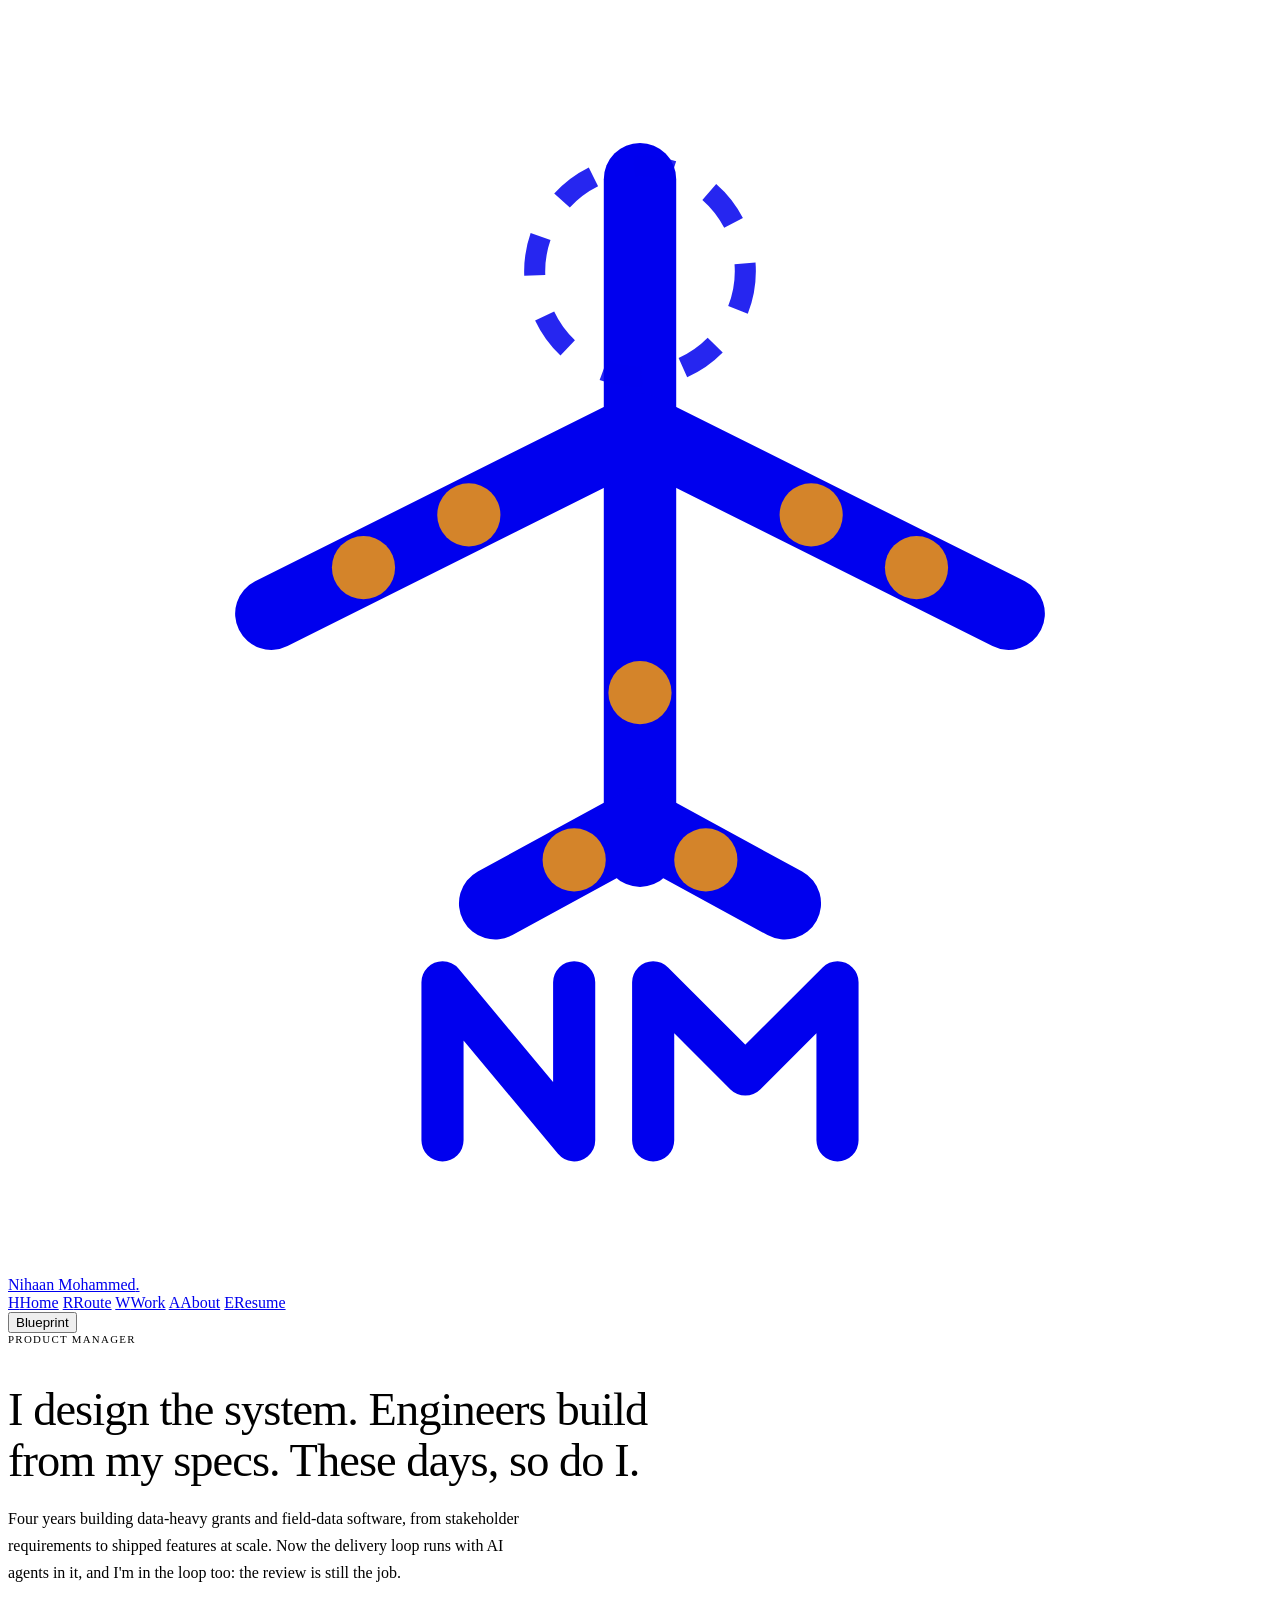
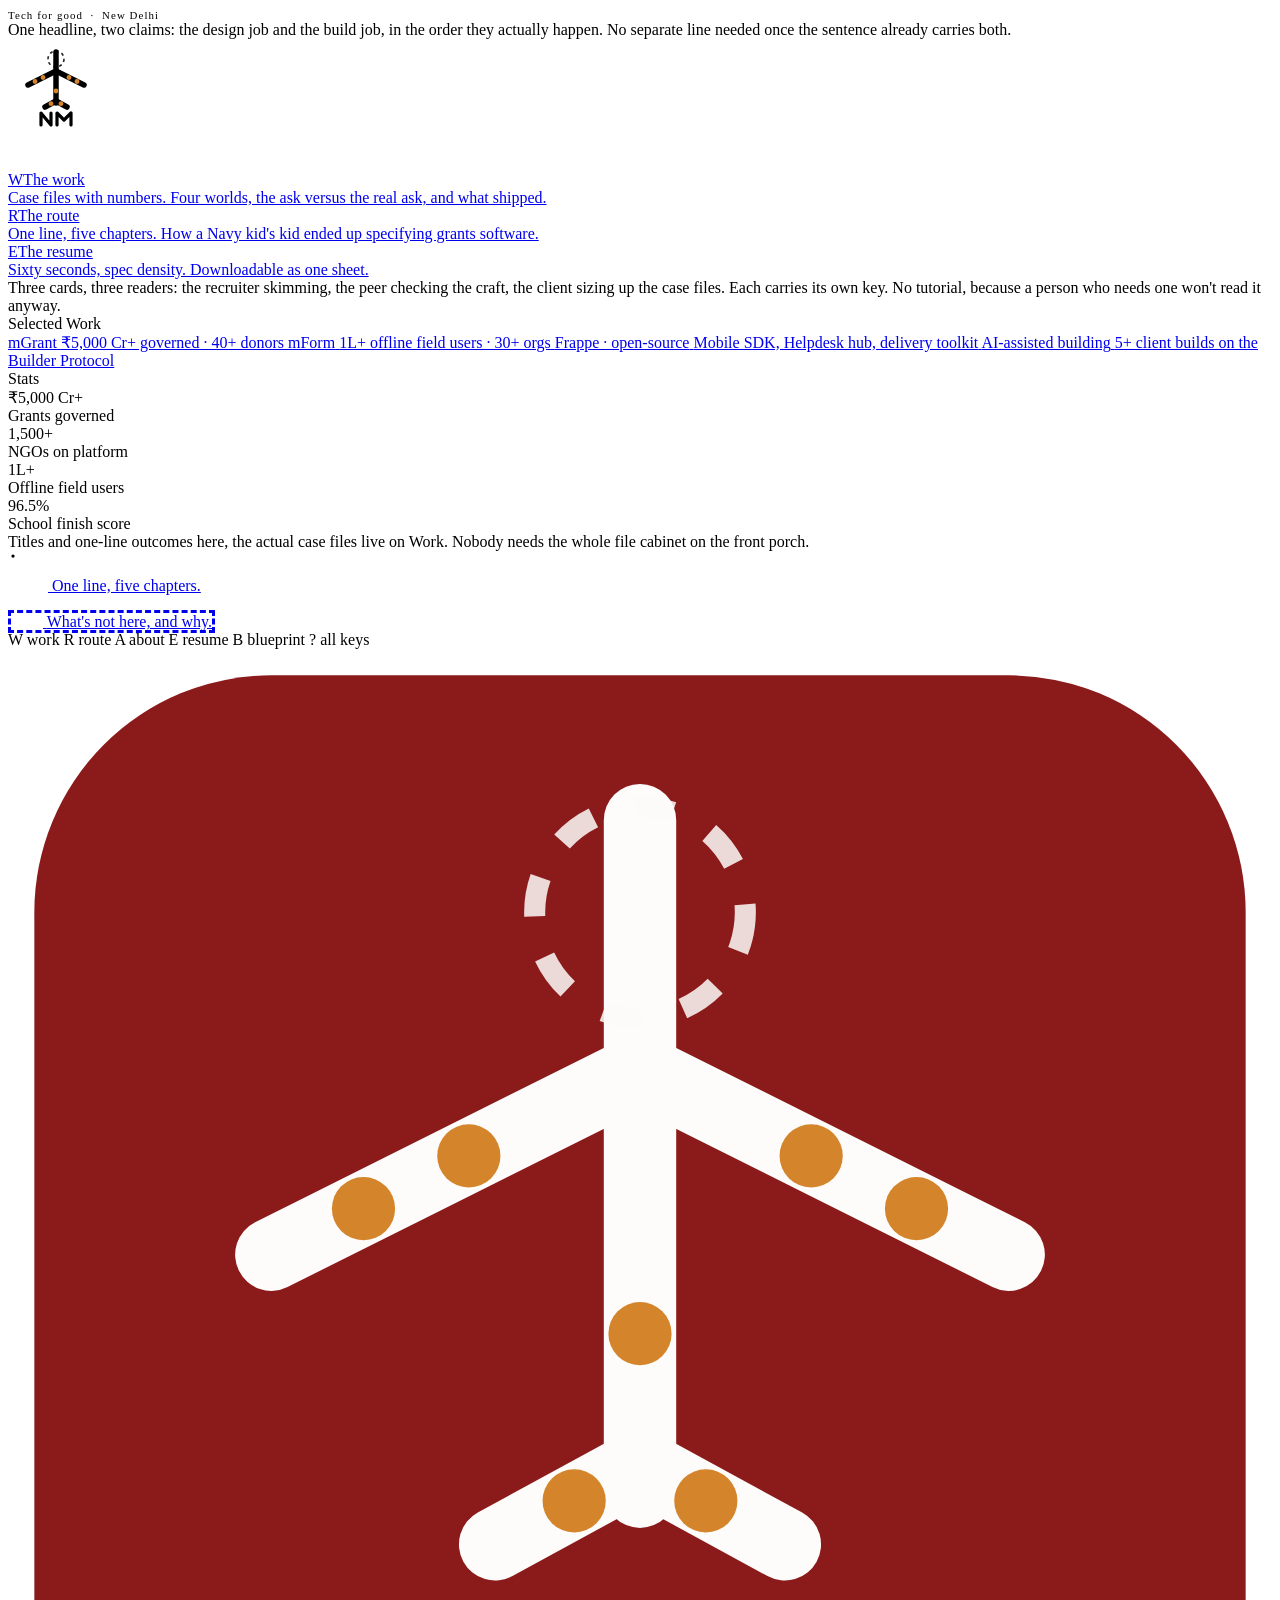
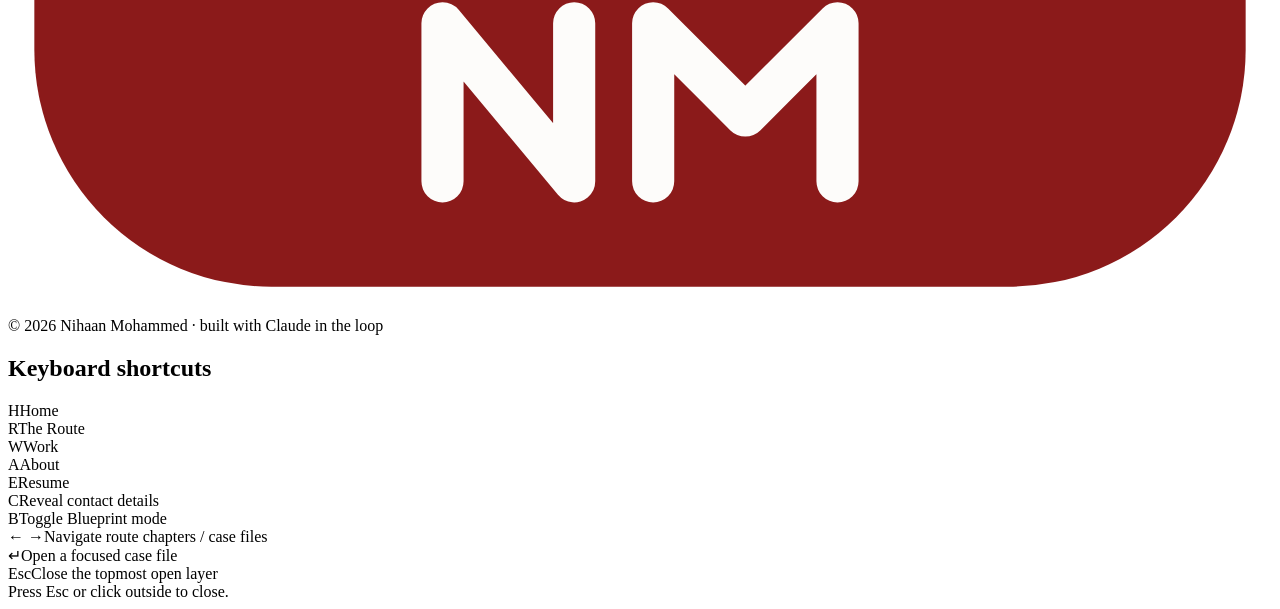
==== index.html @ ea228c13 "site v3.1: index.html" ====
<!DOCTYPE html>
<html lang="en">
<head>
<meta charset="UTF-8" />
<meta name="viewport" content="width=device-width, initial-scale=1.0" />
<title>Nihaan Mohammed: Product Manager</title>
<meta name="description" content="Nihaan Mohammed: Product Manager building data-heavy grants and field-data software. The work, the route, and the resume." />
<link rel="icon" href="data:image/svg+xml,%3Csvg xmlns='http://www.w3.org/2000/svg' viewBox='0 0 96 96'%3E%3Crect x='2' y='2' width='92' height='92' rx='18' fill='%238B1A1A'/%3E%3Cpolyline points='26,68 26,28 46,68 46,28 58,50 70,28 70,68' fill='none' stroke='%23FDFCFA' stroke-width='6.5' stroke-linecap='round' stroke-linejoin='round'/%3E%3Ccircle cx='58' cy='50' r='2.6' fill='%23D4842A'/%3E%3C/svg%3E" />
<link rel="preconnect" href="https://fonts.googleapis.com" />
<link rel="preconnect" href="https://fonts.gstatic.com" crossorigin />
<link href="https://fonts.googleapis.com/css2?family=Fraunces:ital,opsz,wght@0,9..144,300;0,9..144,400;0,9..144,500;0,9..144,600;1,9..144,300;1,9..144,400&family=Space+Grotesk:wght@300;400;500&family=JetBrains+Mono:wght@300;400;500&display=swap" rel="stylesheet" />
<link rel="stylesheet" href="assets/site.css" />
</head>
<body>

<svg width="0" height="0" style="position:absolute" aria-hidden="true">
  <defs>
    <g id="plane">
      <line x1="48" y1="13" x2="48" y2="64" stroke-width="5.5" stroke-linecap="round" />
      <polyline points="20,46 48,32 76,46" fill="none" stroke-width="5.5" stroke-linecap="round" stroke-linejoin="round" />
      <polyline points="37,68 48,62 59,68" fill="none" stroke-width="5.5" stroke-linecap="round" stroke-linejoin="round" />
    </g>
    <g id="hits">
      <circle cx="27" cy="42.5" r="2.4" /><circle cx="35" cy="38.5" r="2.4" />
      <circle cx="61" cy="38.5" r="2.4" /><circle cx="69" cy="42.5" r="2.4" />
      <circle cx="43" cy="64.7" r="2.4" /><circle cx="53" cy="64.7" r="2.4" />
      <circle cx="48" cy="52" r="2.4" />
    </g>
    <g id="ring">
      <circle cx="48" cy="20" r="8" fill="none" stroke-width="1.6" stroke-dasharray="3 3.2" opacity="0.85" />
    </g>
    <g id="reg" fill="none" stroke-width="3.2" stroke-linecap="round" stroke-linejoin="round">
      <polyline points="33,86 33,74 43,86 43,74" />
      <polyline points="49,86 49,74 56,81 63,74 63,86" />
    </g>
    <g id="tile">
      <rect x="2" y="2" width="92" height="92" rx="18" fill="#8B1A1A" />
      <use href="#plane" stroke="#FDFCFA" />
      <use href="#hits" fill="#D4842A" />
      <use href="#ring" stroke="#FDFCFA" />
      <use href="#reg" stroke="#FDFCFA" />
    </g>
  </defs>
</svg>

<header class="topbar" role="banner">
  <a href="index.html" class="wordmark">
    <svg viewBox="0 0 96 96" aria-hidden="true"><use href="#plane" stroke="currentColor" /><use href="#hits" fill="#D4842A" /><use href="#ring" stroke="currentColor" /><use href="#reg" stroke="currentColor" /></svg>
    Nihaan Mohammed<span class="dot">.</span>
  </a>
  <nav class="topbar-nav" aria-label="Page navigation">
    <a href="index.html" class="nav-link"><span class="nav-key">H</span><span class="nav-label">Home</span></a>
    <a href="route.html" class="nav-link"><span class="nav-key">R</span><span class="nav-label">Route</span></a>
    <a href="work.html" class="nav-link"><span class="nav-key">W</span><span class="nav-label">Work</span></a>
    <a href="about.html" class="nav-link"><span class="nav-key">A</span><span class="nav-label">About</span></a>
    <a href="resume.html" class="nav-link"><span class="nav-key">E</span><span class="nav-label">Resume</span></a>
  </nav>
  <button id="bp-toggle" role="switch" aria-checked="false" aria-label="Blueprint mode: reveal design annotations">Blueprint</button>
</header>

<main class="page-main">
  <div class="container">

    <!-- HERO -->
    <section class="split-2col reveal" aria-label="Introduction" style="margin-bottom: 2rem;">
      <div>
        <div class="hero-tag" style="font-family: var(--font-mono); font-size: 0.68rem; color: var(--text-muted); letter-spacing: 0.12em; text-transform: uppercase; margin-bottom: 1.1rem;">Product Manager</div>
        <h1 style="font-family: var(--font-serif); font-size: clamp(1.9rem, 4.2vw, 2.9rem); font-weight: 400; line-height: 1.12; color: var(--maroon); letter-spacing: -0.02em; margin-bottom: 1.1rem; max-width: 640px;">I design the system. Engineers build from my specs. These days, so do I.</h1>
        <p style="font-size: 1rem; line-height: 1.7; max-width: 540px; font-weight: 300;">Four years building data-heavy grants and field-data software, from stakeholder requirements to shipped features at scale. Now the delivery loop runs with AI agents in it, and I'm in the loop too: the review is still the job.</p>
        <div style="font-family: var(--font-mono); font-size: 0.68rem; color: var(--text-muted); letter-spacing: 0.1em; margin-top: 1.4rem;">Tech for good &nbsp;&middot;&nbsp; New Delhi</div>
        <div class="ann">One headline, two claims: the design job and the build job, in the order they actually happen. No separate line needed once the sentence already carries both.</div>
      </div>
      <svg viewBox="0 0 96 96" aria-hidden="true" style="width: 96px; height: 96px; color: var(--maroon); justify-self: end;"><use href="#plane" stroke="currentColor" /><use href="#hits" fill="#D4842A" /><use href="#ring" stroke="currentColor" /><use href="#reg" stroke="currentColor" /></svg>
    </section>

    <!-- PERSONA ENTRY CARDS -->
    <section aria-label="Three ways in">
      <div class="persona-grid">
        <a href="work.html" class="persona-card reveal">
          <div class="persona-card-top"><span class="kbd">W</span><span class="persona-card-name">The work</span></div>
          <div class="persona-card-desc">Case files with numbers. Four worlds, the ask versus the real ask, and what shipped.</div>
        </a>
        <a href="route.html" class="persona-card reveal reveal-delay-1">
          <div class="persona-card-top"><span class="kbd">R</span><span class="persona-card-name">The route</span></div>
          <div class="persona-card-desc">One line, five chapters. How a Navy kid's kid ended up specifying grants software.</div>
        </a>
        <a href="resume.html" class="persona-card reveal reveal-delay-2">
          <div class="persona-card-top"><span class="kbd">E</span><span class="persona-card-name">The resume</span></div>
          <div class="persona-card-desc">Sixty seconds, spec density. Downloadable as one sheet.</div>
        </a>
      </div>
      <div class="ann">Three cards, three readers: the recruiter skimming, the peer checking the craft, the client sizing up the case files. Each carries its own key. No tutorial, because a person who needs one won't read it anyway.</div>
    </section>

    <!-- CONDENSED WORK INDEX + ROUTE TEASER -->
    <section class="split-2col" aria-label="Selected work and the route">
      <div class="reveal">
        <div class="section-label">Selected Work</div>
        <div class="work-index">
          <a href="work.html#w-mgrant" class="work-index-row">
            <span class="work-index-title">mGrant</span>
            <span class="work-index-outcome">₹5,000 Cr+ governed &middot; 40+ donors</span>
          </a>
          <a href="work.html#w-mform" class="work-index-row">
            <span class="work-index-title">mForm</span>
            <span class="work-index-outcome">1L+ offline field users &middot; 30+ orgs</span>
          </a>
          <a href="work.html#w-frappe" class="work-index-row">
            <span class="work-index-title">Frappe &middot; open-source</span>
            <span class="work-index-outcome">Mobile SDK, Helpdesk hub, delivery toolkit</span>
          </a>
          <a href="work.html#w-ai" class="work-index-row">
            <span class="work-index-title">AI-assisted building</span>
            <span class="work-index-outcome">5+ client builds on the Builder Protocol</span>
          </a>
        </div>
      </div>
      <div class="reveal reveal-delay-1">
        <div class="section-label">Stats</div>
        <div class="stat-row">
          <div class="stat-tile"><div class="num">₹5,000 Cr+</div><div class="label">Grants governed</div></div>
          <div class="stat-tile"><div class="num">1,500+</div><div class="label">NGOs on platform</div></div>
          <div class="stat-tile"><div class="num">1L+</div><div class="label">Offline field users</div></div>
          <div class="stat-tile"><div class="num">96.5%</div><div class="label">School finish score</div></div>
        </div>
      </div>
    </section>
    <div class="ann">Titles and one-line outcomes here, the actual case files live on Work. Nobody needs the whole file cabinet on the front porch.</div>

    <!-- ROUTE TEASER -->
    <section aria-label="The route, teased">
      <a href="route.html" class="route-teaser reveal">
        <svg viewBox="0 0 64 64" aria-hidden="true" style="width: 40px; height: 40px;">
          <path d="M8 8 L8 30 Q8 44 20 44 L44 44 Q56 44 56 56" fill="none" stroke="var(--amber)" stroke-width="2.2" stroke-linecap="round" />
          <circle cx="8" cy="8" r="2.6" fill="var(--amber)" />
          <circle cx="56" cy="56" r="2.6" fill="none" stroke="var(--maroon)" stroke-width="1.4" stroke-dasharray="2.5 2.5" />
        </svg>
        <span class="route-teaser-text">One line, five chapters.</span>
      </a>
    </section>

    <!-- WHAT'S NOT HERE TEASER -->
    <section aria-label="What's not here">
      <a href="about.html#not-here" class="route-teaser reveal" style="border-style: dashed;">
        <svg viewBox="0 0 40 40" aria-hidden="true" style="width: 32px; height: 32px; flex-shrink: 0;">
          <circle cx="20" cy="20" r="9" fill="none" stroke="var(--amber)" stroke-width="1.8" stroke-dasharray="3 3" />
        </svg>
        <span class="route-teaser-text">What's not here, and why.</span>
      </a>
    </section>

  </div>
</main>

<div class="key-strip" aria-hidden="true">
  <span class="key-strip-item"><span class="kbd">W</span> work</span>
  <span class="key-strip-item"><span class="kbd">R</span> route</span>
  <span class="key-strip-item"><span class="kbd">A</span> about</span>
  <span class="key-strip-item"><span class="kbd">E</span> resume</span>
  <span class="key-strip-item"><span class="kbd">B</span> blueprint</span>
  <span class="key-strip-item"><span class="kbd">?</span> all keys</span>
</div>

<footer>
  <svg viewBox="0 0 96 96" aria-hidden="true"><use href="#tile" /></svg>
  <span class="footer-copy">&copy; 2026 Nihaan Mohammed &middot; built with Claude in the loop</span>
</footer>

<div class="overlay-backdrop" id="shortcut-overlay" role="dialog" aria-modal="true" aria-label="Keyboard shortcuts">
  <div class="overlay-panel">
    <h2>Keyboard shortcuts</h2>
    <div class="overlay-list">
      <div class="overlay-row"><span class="kbd">H</span><span class="desc">Home</span></div>
      <div class="overlay-row"><span class="kbd">R</span><span class="desc">The Route</span></div>
      <div class="overlay-row"><span class="kbd">W</span><span class="desc">Work</span></div>
      <div class="overlay-row"><span class="kbd">A</span><span class="desc">About</span></div>
      <div class="overlay-row"><span class="kbd">E</span><span class="desc">Resume</span></div>
      <div class="overlay-row"><span class="kbd">C</span><span class="desc">Reveal contact details</span></div>
      <div class="overlay-row"><span class="kbd">B</span><span class="desc">Toggle Blueprint mode</span></div>
      <div class="overlay-row"><span class="kbd">&larr; &rarr;</span><span class="desc">Navigate route chapters / case files</span></div>
      <div class="overlay-row"><span class="kbd">&crarr;</span><span class="desc">Open a focused case file</span></div>
      <div class="overlay-row"><span class="kbd">Esc</span><span class="desc">Close the topmost open layer</span></div>
    </div>
    <div class="overlay-close-hint">Press Esc or click outside to close.</div>
  </div>
</div>

<script src="assets/site.js"></script>
</body>
</html>
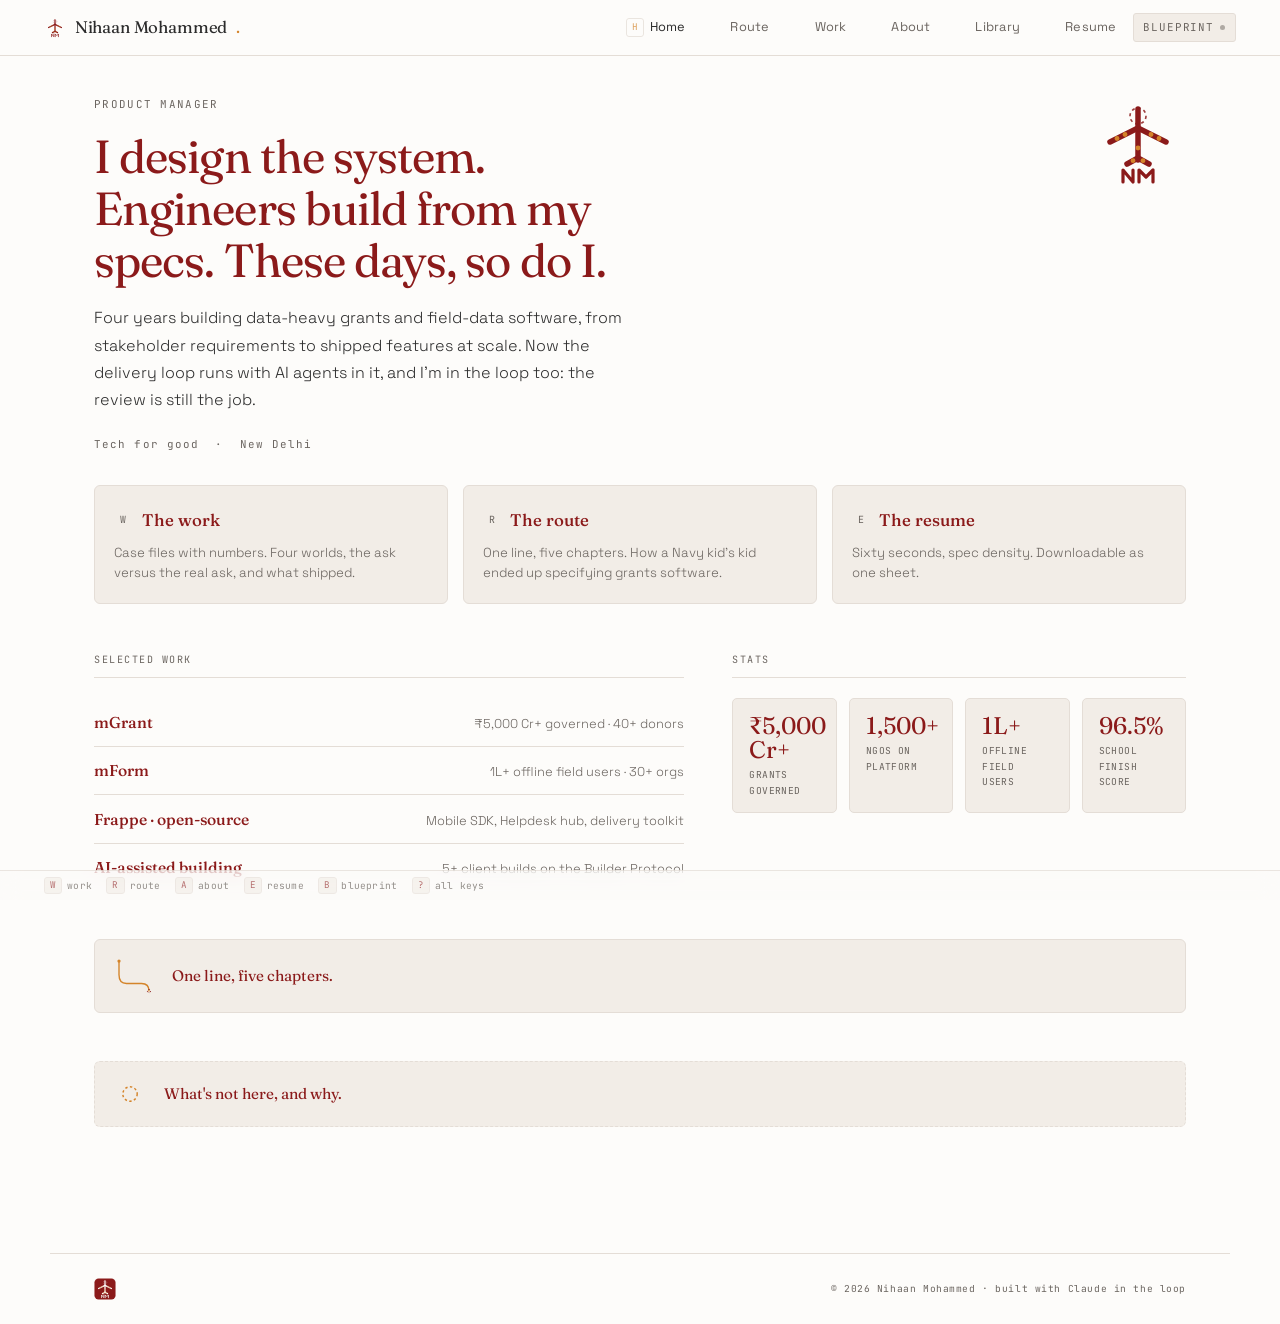
==== commit 97fe9147: "site v3.3: The Library + The Reading Room" ====
--- a/index.html
+++ b/index.html
@@ -53,6 +53,7 @@
     <a href="route.html" class="nav-link"><span class="nav-key">R</span><span class="nav-label">Route</span></a>
     <a href="work.html" class="nav-link"><span class="nav-key">W</span><span class="nav-label">Work</span></a>
     <a href="about.html" class="nav-link"><span class="nav-key">A</span><span class="nav-label">About</span></a>
+    <a href="library.html" class="nav-link"><span class="nav-key">L</span><span class="nav-label">Library</span></a>
     <a href="resume.html" class="nav-link"><span class="nav-key">E</span><span class="nav-label">Resume</span></a>
   </nav>
   <button id="bp-toggle" role="switch" aria-checked="false" aria-label="Blueprint mode: reveal design annotations">Blueprint</button>
@@ -174,6 +175,7 @@
       <div class="overlay-row"><span class="kbd">R</span><span class="desc">The Route</span></div>
       <div class="overlay-row"><span class="kbd">W</span><span class="desc">Work</span></div>
       <div class="overlay-row"><span class="kbd">A</span><span class="desc">About</span></div>
+      <div class="overlay-row"><span class="kbd">L</span><span class="desc">The Library</span></div>
       <div class="overlay-row"><span class="kbd">E</span><span class="desc">Resume</span></div>
       <div class="overlay-row"><span class="kbd">C</span><span class="desc">Reveal contact details</span></div>
       <div class="overlay-row"><span class="kbd">B</span><span class="desc">Toggle Blueprint mode</span></div>
--- a/assets/site.css
+++ b/assets/site.css
@@ -0,0 +1,807 @@
+/* =============================================
+   NIHAAN MOHAMMED — PORTFOLIO V3
+   Shared stylesheet across all five pages.
+   ============================================= */
+
+:root {
+  --cream:        #FDFCFA;
+  --surface:      #F2EDE7;
+  --surface-2:    #EDE6DD;
+  --maroon:       #8B1A1A;
+  --amber:        #D4842A;
+  --amber-dim:    rgba(212, 132, 42, 0.15);
+  --text:         #2C2C2C;
+  --text-muted:   #6B6560;
+  --border:       #E4DDD6;
+
+  --font-serif:   'Fraunces', Georgia, serif;
+  --font-sans:    'Space Grotesk', sans-serif;
+  --font-mono:    'JetBrains Mono', monospace;
+
+  --max-w:        1180px;
+  --pad:          clamp(1.25rem, 4vw, 2.75rem);
+
+  --transition:   200ms ease;
+  --ease-out:     cubic-bezier(0.22, 1, 0.36, 1);
+}
+
+*, *::before, *::after { box-sizing: border-box; margin: 0; padding: 0; }
+html { scroll-behavior: smooth; }
+
+body {
+  background: var(--cream);
+  color: var(--text);
+  font-family: var(--font-sans);
+  font-size: 16px;
+  line-height: 1.6;
+  -webkit-font-smoothing: antialiased;
+  transition: background var(--transition), color var(--transition);
+  overflow-x: hidden;
+  min-height: 100vh;
+  display: flex;
+  flex-direction: column;
+}
+
+a { color: var(--amber); text-decoration: none; transition: color var(--transition); }
+:focus-visible { outline: 2px solid var(--amber); outline-offset: 3px; }
+button { font: inherit; }
+
+/* =============================================
+   BLUEPRINT MODE — instant swap, no transition
+   ============================================= */
+body.blueprint {
+  --cream:       #14100c;
+  --surface:     #1e1812;
+  --surface-2:   #231d16;
+  --maroon:      #D4842A;
+  --amber:       #D4842A;
+  --amber-dim:   rgba(212, 132, 42, 0.12);
+  --text:        #F2EDE7;
+  --text-muted:  #B0A89E;
+  --border:      rgba(212, 132, 42, 0.25);
+
+  background-color: #14100c;
+  background-image:
+    linear-gradient(rgba(212, 132, 42, 0.10) 1px, transparent 1px),
+    linear-gradient(90deg, rgba(212, 132, 42, 0.10) 1px, transparent 1px),
+    linear-gradient(rgba(212, 132, 42, 0.04) 1px, transparent 1px),
+    linear-gradient(90deg, rgba(212, 132, 42, 0.04) 1px, transparent 1px);
+  background-size: 140px 140px, 140px 140px, 28px 28px, 28px 28px;
+  color: #F2EDE7;
+}
+
+/* Blueprint mode: color-scheme swap has NO transition (instant, per spec) */
+body.blueprint, body.blueprint * { transition-property: none !important; }
+body.blueprint .ann, body.blueprint .ann * { transition: none !important; }
+
+.topbar { background: rgba(253, 252, 250, 0.93); }
+body.blueprint .topbar { background: rgba(20, 16, 12, 0.94); border-bottom-color: rgba(212, 132, 42, 0.25); }
+body.blueprint .card { background: rgba(30, 24, 18, 0.85); border-color: rgba(212, 132, 42, 0.22); }
+body.blueprint .card:hover { border-color: rgba(212, 132, 42, 0.55); }
+body.blueprint .section-label { border-bottom-color: rgba(212, 132, 42, 0.22); }
+body.blueprint .chip { background: rgba(212, 132, 42, 0.1); border-color: rgba(212, 132, 42, 0.28); color: #B0A89E; }
+body.blueprint #bp-toggle { background: rgba(212, 132, 42, 0.15); border-color: rgba(212, 132, 42, 0.4); color: #D4842A; }
+body.blueprint #bp-toggle[aria-checked="true"] { background: #D4842A; color: #14100c; border-color: #D4842A; }
+body.blueprint footer { border-top-color: rgba(212, 132, 42, 0.18); }
+body.blueprint .nav-link { color: #B0A89E; }
+body.blueprint .nav-link:hover, body.blueprint .nav-link.active { color: #D4842A; }
+body.blueprint .mark-block { border-color: rgba(212, 132, 42, 0.22); background: rgba(30,24,18,0.6); }
+body.blueprint .deep-dive { background: rgba(30, 24, 18, 0.6); border-color: rgba(212, 132, 42, 0.2); }
+body.blueprint .product-block { border-color: rgba(212, 132, 42, 0.18); }
+body.blueprint .stat-band { background: rgba(35, 29, 22, 0.7); border-color: rgba(212, 132, 42, 0.22); }
+body.blueprint .exp-entry { border-left-color: rgba(212, 132, 42, 0.3); }
+body.blueprint .exp-entry::before { border-color: #14100c; }
+body.blueprint .build-item { border-color: rgba(212, 132, 42, 0.18); }
+body.blueprint .contact-btn { border-color: #D4842A; color: #D4842A; }
+body.blueprint .contact-btn:hover { background: #D4842A; color: #14100c; }
+body.blueprint .contact-reveal { background: rgba(30, 24, 18, 0.9); border-color: rgba(212, 132, 42, 0.22); }
+body.blueprint .resume-row { border-color: rgba(212, 132, 42, 0.2); }
+body.blueprint .case-card { background: rgba(30, 24, 18, 0.85); border-color: rgba(212, 132, 42, 0.22); }
+body.blueprint .case-card:hover, body.blueprint .case-card.is-focused { border-color: rgba(212, 132, 42, 0.55); }
+body.blueprint .case-detail { background: rgba(30, 24, 18, 0.6); border-color: rgba(212, 132, 42, 0.22); }
+body.blueprint .thinking-list li::before { color: var(--amber); }
+body.blueprint .img-frame { border-color: rgba(212, 132, 42, 0.4); background: rgba(30, 24, 18, 0.4); }
+body.blueprint .persona-card { background: rgba(30, 24, 18, 0.85); border-color: rgba(212, 132, 42, 0.22); }
+body.blueprint .persona-card:hover { border-color: rgba(212, 132, 42, 0.55); }
+body.blueprint .key-strip { background: rgba(20, 16, 12, 0.94); border-top-color: rgba(212, 132, 42, 0.22); }
+body.blueprint .kbd { background: rgba(212, 132, 42, 0.12); border-color: rgba(212, 132, 42, 0.4); color: var(--amber); }
+body.blueprint .overlay-panel { background: #1e1812; border-color: rgba(212, 132, 42, 0.3); }
+body.blueprint .ring-block { border-color: rgba(212, 132, 42, 0.22); background: rgba(30,24,18,0.6); }
+body.blueprint .waypoint .dot { background: #14100c; }
+body.blueprint .stat-tile { border-color: rgba(212, 132, 42, 0.22); background: rgba(30, 24, 18, 0.6); }
+body.blueprint .world-card { background: rgba(30, 24, 18, 0.85); border-color: rgba(212, 132, 42, 0.22); }
+body.blueprint .world-card:hover { border-color: rgba(212, 132, 42, 0.55); }
+body.blueprint .chapter-frame { border-color: rgba(212, 132, 42, 0.22); }
+
+/* Blueprint-only annotation notes: hidden by default, revealed in dark mode */
+.ann { display: none; }
+body.blueprint .ann {
+  display: block;
+  font-family: var(--font-mono);
+  font-size: 0.68rem;
+  line-height: 1.6;
+  color: var(--amber);
+  background: rgba(212, 132, 42, 0.08);
+  border: 1px dashed rgba(212, 132, 42, 0.5);
+  border-radius: 3px;
+  padding: 0.7rem 0.9rem;
+  margin-top: 1rem;
+  max-width: 62ch;
+  letter-spacing: 0.01em;
+  opacity: 0;
+  transform: translateY(4px);
+  animation: annFade 150ms ease-out forwards;
+}
+.ann::before {
+  content: 'BLUEPRINT NOTE · ';
+  letter-spacing: 0.1em;
+  opacity: 0.7;
+}
+@keyframes annFade { to { opacity: 1; transform: translateY(0); } }
+body.blueprint .ann:nth-of-type(1) { animation-delay: 0ms; }
+body.blueprint .ann:nth-of-type(2) { animation-delay: 20ms; }
+body.blueprint .ann:nth-of-type(3) { animation-delay: 40ms; }
+body.blueprint .ann:nth-of-type(4) { animation-delay: 60ms; }
+body.blueprint .ann:nth-of-type(5) { animation-delay: 80ms; }
+body.blueprint .ann:nth-of-type(6) { animation-delay: 100ms; }
+
+@media (prefers-reduced-motion: reduce) {
+  body.blueprint .ann { animation: none; opacity: 1; transform: none; }
+}
+
+/* =============================================
+   LAYOUT
+   ============================================= */
+.container { max-width: var(--max-w); margin: 0 auto; padding: 0 var(--pad); width: 100%; }
+main { flex: 1; }
+
+/* =============================================
+   TOPBAR
+   ============================================= */
+.topbar {
+  position: sticky;
+  top: 0;
+  z-index: 100;
+  backdrop-filter: blur(10px);
+  -webkit-backdrop-filter: blur(10px);
+  border-bottom: 1px solid var(--border);
+  padding: 0 var(--pad);
+  height: 56px;
+  display: flex;
+  align-items: center;
+  justify-content: space-between;
+  gap: 1rem;
+}
+
+.wordmark {
+  font-family: var(--font-serif);
+  font-size: 1.05rem;
+  font-weight: 400;
+  color: var(--text);
+  letter-spacing: -0.01em;
+  white-space: nowrap;
+  display: flex;
+  align-items: center;
+  gap: 0.55rem;
+}
+.wordmark svg { width: 22px; height: 22px; flex-shrink: 0; color: var(--maroon); }
+body.blueprint .wordmark svg { color: var(--text); }
+.wordmark .dot { color: var(--amber); }
+
+.topbar-nav { display: flex; align-items: center; gap: clamp(0.7rem, 2vw, 1.3rem); margin-left: auto; }
+.nav-link {
+  font-family: var(--font-sans); font-size: 0.8rem; color: var(--text-muted); letter-spacing: 0.02em;
+  white-space: nowrap; display: flex; align-items: center; gap: 0.35rem;
+}
+.nav-link:hover, .nav-link.active { color: var(--text); }
+.nav-key {
+  font-family: var(--font-mono); font-size: 0.58rem; color: var(--amber); border: 1px solid transparent;
+  border-radius: 3px; padding: 0.05rem 0.32rem; letter-spacing: 0.02em;
+  opacity: 0; transform: translateY(-2px); transition: opacity 150ms ease, transform 150ms ease, border-color 150ms ease;
+}
+.nav-link:hover .nav-key, .nav-link:focus-visible .nav-key, .nav-link.active .nav-key {
+  opacity: 0.75; transform: none; border-color: var(--border);
+}
+@media (hover: none) { .nav-key { opacity: 0.4; transform: none; } }
+@media (max-width: 760px) { .topbar-nav .nav-link span.nav-label { display: none; } }
+@media (max-width: 560px) { .topbar-nav { gap: 0.5rem; } }
+
+#bp-toggle {
+  font-family: var(--font-mono); font-size: 0.68rem; letter-spacing: 0.08em; text-transform: uppercase;
+  color: var(--text-muted); background: var(--surface); border: 1px solid var(--border); border-radius: 3px;
+  padding: 0.28rem 0.6rem; cursor: pointer; white-space: nowrap;
+}
+#bp-toggle:focus-visible { box-shadow: 0 0 0 2px var(--amber); }
+#bp-toggle[aria-checked="true"] { background: var(--amber); color: #fff; border-color: var(--amber); }
+#bp-toggle::after {
+  content: ''; display: inline-block; width: 5px; height: 5px; border-radius: 50%;
+  background: currentColor; margin-left: 0.4rem; opacity: 0.5; vertical-align: middle;
+}
+#bp-toggle[aria-checked="true"]::after { opacity: 1; }
+
+/* =============================================
+   REVEAL (IntersectionObserver baseline)
+   ============================================= */
+.reveal { opacity: 0; transform: translateY(10px); transition: opacity 0.2s var(--ease-out), transform 0.2s var(--ease-out); }
+.reveal.visible { opacity: 1; transform: none; }
+.reveal-delay-1 { transition-delay: 0.05s; }
+.reveal-delay-2 { transition-delay: 0.1s; }
+.reveal-delay-3 { transition-delay: 0.15s; }
+.reveal-delay-4 { transition-delay: 0.2s; }
+
+@media (prefers-reduced-motion: reduce) {
+  html { scroll-behavior: auto; }
+  .reveal { opacity: 1; transform: none; transition: none; }
+  * { animation-duration: 0.001ms !important; animation-iteration-count: 1 !important; transition-duration: 0.001ms !important; }
+}
+
+/* =============================================
+   SECTION HEADERS
+   ============================================= */
+.section-label {
+  font-family: var(--font-mono); font-size: 0.63rem; color: var(--text-muted); letter-spacing: 0.15em;
+  text-transform: uppercase; margin-bottom: 1.25rem; padding-bottom: 0.55rem; border-bottom: 1px solid var(--border);
+}
+
+/* =============================================
+   KEY GLYPH / KBD BADGE
+   ============================================= */
+.kbd {
+  font-family: var(--font-mono); font-size: 0.7rem; color: var(--maroon); background: var(--surface);
+  border: 1px solid var(--border); border-radius: 3px; padding: 0.08rem 0.4rem; letter-spacing: 0.02em;
+  display: inline-block; line-height: 1.5;
+}
+
+/* =============================================
+   CONTEXT FOOTER KEY STRIP
+   ============================================= */
+.key-strip {
+  position: sticky; bottom: 0; z-index: 90; background: rgba(253, 252, 250, 0.88); backdrop-filter: blur(10px);
+  border-top: 1px solid var(--border); padding: 0.36rem var(--pad); display: flex; align-items: center;
+  gap: 0.9rem; flex-wrap: wrap; font-family: var(--font-mono); font-size: 0.6rem; color: var(--text-muted);
+  letter-spacing: 0.02em; opacity: 0.72; transition: opacity 150ms ease;
+}
+.key-strip:hover { opacity: 1; }
+.key-strip .kbd { font-size: 0.58rem; padding: 0.04rem 0.32rem; opacity: 0.85; }
+.key-strip-item { display: flex; align-items: center; gap: 0.3rem; white-space: nowrap; }
+
+/* =============================================
+   FOOTER
+   ============================================= */
+footer {
+  padding: 1.5rem var(--pad); border-top: 1px solid var(--border); max-width: var(--max-w); margin: 0 auto;
+  display: flex; align-items: center; justify-content: space-between; flex-wrap: wrap; gap: 0.5rem; width: 100%;
+}
+footer svg { width: 22px; height: 22px; color: var(--maroon); }
+body.blueprint footer svg { color: var(--text); }
+.footer-copy { font-family: var(--font-mono); font-size: 0.6rem; color: var(--text-muted); letter-spacing: 0.06em; }
+
+/* =============================================
+   SHORTCUT OVERLAY (?)
+   ============================================= */
+.overlay-backdrop {
+  position: fixed; inset: 0; background: rgba(20, 16, 12, 0.55); z-index: 200; display: none;
+  align-items: center; justify-content: center; padding: var(--pad);
+}
+.overlay-backdrop.visible { display: flex; }
+.overlay-panel {
+  background: var(--cream); border: 1px solid var(--border); border-radius: 8px; padding: clamp(1.5rem, 4vw, 2.2rem);
+  max-width: 520px; width: 100%; max-height: 82vh; overflow-y: auto;
+}
+.overlay-panel h2 { font-family: var(--font-serif); font-size: 1.3rem; color: var(--maroon); margin-bottom: 1.1rem; }
+body.blueprint .overlay-panel h2 { color: var(--text); }
+.overlay-list { display: flex; flex-direction: column; gap: 0.65rem; }
+.overlay-row { display: flex; align-items: center; gap: 0.9rem; }
+.overlay-row .kbd { min-width: 2.4rem; text-align: center; }
+.overlay-row span.desc { font-size: 0.86rem; color: var(--text); font-weight: 300; }
+.overlay-close-hint { margin-top: 1.3rem; font-family: var(--font-mono); font-size: 0.66rem; color: var(--text-muted); }
+
+/* =============================================
+   IMAGE PLACEHOLDER FRAME (Blueprint-styled, dashed)
+   ============================================= */
+.img-frame {
+  border: 1.5px dashed var(--border); border-radius: 5px; background: var(--surface);
+  display: flex; align-items: center; justify-content: center; min-height: 160px; position: relative;
+}
+.img-frame::before {
+  content: 'IMG · awaiting'; font-family: var(--font-mono); font-size: 0.66rem; color: var(--text-muted);
+  letter-spacing: 0.08em; text-transform: uppercase;
+}
+
+/* =============================================
+   PERSONA ENTRY CARDS (home)
+   ============================================= */
+.persona-grid { display: grid; grid-template-columns: repeat(3, minmax(0, 1fr)); gap: 0.9rem; }
+@media (max-width: 860px) { .persona-grid { grid-template-columns: 1fr; } }
+.persona-card {
+  background: var(--surface); border: 1px solid var(--border); border-radius: 6px;
+  padding: 1.3rem 1.2rem; display: flex; flex-direction: column; gap: 0.6rem;
+  text-decoration: none; color: inherit; transition: border-color var(--transition), transform 150ms var(--ease-out);
+}
+.persona-card:hover { border-color: rgba(212,132,42,0.5); transform: translateY(-2px); }
+.persona-card:focus-visible { outline: 2px solid var(--amber); outline-offset: 2px; }
+.persona-card-top { display: flex; align-items: center; gap: 0.6rem; }
+.persona-card-top .kbd {
+  font-size: 0.62rem; color: var(--text-muted); background: transparent; border-color: transparent;
+  padding: 0.06rem 0.3rem; transition: color 150ms ease, border-color 150ms ease;
+}
+.persona-card:hover .persona-card-top .kbd, .persona-card:focus-visible .persona-card-top .kbd {
+  color: var(--amber); border-color: var(--border);
+}
+.persona-card-name { font-family: var(--font-serif); font-size: 1.05rem; font-weight: 500; color: var(--maroon); }
+body.blueprint .persona-card-name { color: var(--text); }
+.persona-card-desc { font-size: 0.82rem; color: var(--text-muted); line-height: 1.5; font-weight: 300; }
+
+/* =============================================
+   STAT TILES (asymmetric, home)
+   ============================================= */
+.stat-row { display: grid; grid-template-columns: repeat(4, minmax(0, 1fr)); gap: 0.75rem; }
+@media (max-width: 760px) { .stat-row { grid-template-columns: repeat(2, minmax(0, 1fr)); } }
+.stat-tile { border: 1px solid var(--border); border-radius: 5px; padding: 0.9rem 1rem; background: var(--surface); }
+.stat-tile .num { font-family: var(--font-serif); font-size: 1.5rem; color: var(--maroon); line-height: 1; }
+body.blueprint .stat-tile .num { color: var(--text); }
+.stat-tile .label { font-family: var(--font-mono); font-size: 0.6rem; color: var(--text-muted); letter-spacing: 0.05em; text-transform: uppercase; margin-top: 0.35rem; }
+
+/* =============================================
+   WORK INDEX (condensed, home)
+   ============================================= */
+.work-index { display: flex; flex-direction: column; }
+.work-index-row {
+  display: flex; align-items: baseline; justify-content: space-between; gap: 1rem; padding: 0.7rem 0;
+  border-top: 1px solid var(--border); text-decoration: none; color: inherit;
+}
+.work-index-row:first-child { border-top: none; }
+.work-index-row:hover .work-index-title { color: var(--amber); }
+.work-index-title { font-family: var(--font-serif); font-size: 0.98rem; color: var(--maroon); font-weight: 500; }
+body.blueprint .work-index-title { color: var(--text); }
+.work-index-outcome { font-size: 0.8rem; color: var(--text-muted); font-weight: 300; text-align: right; flex-shrink: 0; }
+
+/* =============================================
+   ROUTE TEASER (home)
+   ============================================= */
+.route-teaser {
+  display: flex; align-items: center; gap: 1.1rem; text-decoration: none; color: inherit;
+  border: 1px solid var(--border); border-radius: 6px; padding: 1rem 1.2rem; background: var(--surface);
+}
+.route-teaser:hover { border-color: rgba(212,132,42,0.5); }
+.route-teaser svg { flex-shrink: 0; }
+.route-teaser-text { font-family: var(--font-serif); font-size: 0.95rem; color: var(--maroon); }
+body.blueprint .route-teaser-text { color: var(--text); }
+
+/* =============================================
+   RING BLOCK (about — what's not here)
+   ============================================= */
+.ring-block {
+  border: 1px solid var(--border); border-radius: 8px; padding: clamp(1.3rem, 3.5vw, 1.9rem); background: var(--surface);
+}
+.ring-block h2 { font-family: var(--font-serif); font-size: 1.15rem; font-weight: 500; color: var(--maroon); margin-bottom: 0.9rem; }
+body.blueprint .ring-block h2 { color: var(--text); }
+.ring-list { list-style: none; display: flex; flex-direction: column; gap: 0.55rem; }
+.ring-list li { font-size: 0.86rem; color: var(--text); line-height: 1.55; font-weight: 300; padding-left: 1.2rem; position: relative; }
+.ring-list li::before { content: '\25CB'; position: absolute; left: 0; color: var(--amber); font-size: 0.65rem; top: 0.35em; }
+
+/* =============================================
+   GENERIC CARD (worlds — work.html)
+   ============================================= */
+.cards-grid { display: grid; grid-template-columns: repeat(4, minmax(0, 1fr)); gap: 0.75rem; margin-bottom: 1.5rem; }
+@media (max-width: 780px) { .cards-grid { grid-template-columns: repeat(2, minmax(0, 1fr)); } }
+@media (max-width: 480px) { .cards-grid { grid-template-columns: 1fr; } }
+
+.world-card {
+  background: var(--surface); border: 1px solid var(--border); border-radius: 5px;
+  padding: 1.1rem 1.1rem; display: flex; flex-direction: column; gap: 0.45rem;
+  text-decoration: none; color: inherit; transition: border-color var(--transition), transform 150ms var(--ease-out);
+}
+.world-card:hover { border-color: rgba(212,132,42,0.5); transform: translateY(-2px); }
+.world-card:focus-visible { outline: 2px solid var(--amber); outline-offset: 2px; }
+.world-card-num { font-family: var(--font-mono); font-size: 0.58rem; color: var(--amber); letter-spacing: 0.12em; opacity: 0.7; }
+.world-card-name { font-family: var(--font-serif); font-size: 0.98rem; font-weight: 500; color: var(--maroon); }
+body.blueprint .world-card-name { color: var(--text); }
+.world-card-desc { font-size: 0.78rem; color: var(--text-muted); line-height: 1.5; font-weight: 300; flex: 1; }
+
+/* =============================================
+   DEEP DIVE (work.html)
+   ============================================= */
+.deep-dive {
+  background: var(--surface); border: 1px solid var(--border); border-radius: 5px;
+  margin-bottom: 1.2rem; overflow: hidden;
+}
+.deep-dive-header { padding: 1.4rem 1.6rem 0; }
+.deep-dive-world-label { font-family: var(--font-mono); font-size: 0.6rem; color: var(--amber); letter-spacing: 0.14em; text-transform: uppercase; margin-bottom: 0.5rem; }
+.deep-dive-title { font-family: var(--font-serif); font-size: 1.3rem; font-weight: 400; color: var(--maroon); letter-spacing: -0.02em; line-height: 1.15; margin-bottom: 0.2rem; }
+body.blueprint .deep-dive-title { color: var(--text); }
+.deep-dive-sub { font-size: 0.84rem; color: var(--text-muted); font-weight: 300; font-style: italic; padding-bottom: 1.2rem; }
+.deep-dive-products { padding: 0 1.6rem; display: flex; flex-direction: column; }
+.product-block { padding: 1.2rem 0; border-top: 1px solid var(--border); }
+.product-name { font-family: var(--font-serif); font-size: 0.96rem; font-weight: 500; color: var(--maroon); margin-bottom: 0.4rem; }
+body.blueprint .product-name { color: var(--text); }
+.product-desc { font-size: 0.85rem; color: var(--text); font-weight: 300; line-height: 1.65; max-width: 680px; }
+.product-desc a { color: var(--amber); border-bottom: 1px solid transparent; }
+.product-desc a:hover { border-bottom-color: var(--amber); }
+.stat-band {
+  margin: 1.2rem 1.6rem 1.5rem; background: var(--surface-2); border: 1px solid var(--border); border-radius: 3px;
+  padding: 0.9rem 1.15rem; font-size: 0.8rem; color: var(--text-muted); font-weight: 300; line-height: 1.6; font-style: italic;
+}
+
+.deep-dive-imgs { display: grid; grid-template-columns: repeat(2, minmax(0,1fr)); gap: 0.7rem; padding: 0 1.6rem 1.4rem; }
+@media (max-width: 560px) { .deep-dive-imgs { grid-template-columns: 1fr; } }
+.deep-dive-imgs .img-frame { min-height: 110px; }
+
+/* =============================================
+   CASE FILES (work.html) — keyboard-navigable
+   ============================================= */
+.case-files { margin-top: 1.6rem; }
+.case-files-label { font-family: var(--font-mono); font-size: 0.6rem; color: var(--text-muted); letter-spacing: 0.14em; text-transform: uppercase; margin-bottom: 0.6rem; }
+.case-files-intro { font-size: 0.88rem; color: var(--text-muted); line-height: 1.6; max-width: 58ch; margin-bottom: 1.2rem; font-weight: 300; }
+
+.case-index { display: grid; grid-template-columns: repeat(4, minmax(0, 1fr)); gap: 0.75rem; }
+@media (max-width: 780px) { .case-index { grid-template-columns: repeat(2, minmax(0, 1fr)); } }
+@media (max-width: 480px) { .case-index { grid-template-columns: minmax(0, 1fr); } }
+
+.case-card {
+  text-align: left; width: 100%; font-family: inherit; color: inherit;
+  background: var(--surface); border: 1px solid var(--border); border-radius: 5px;
+  padding: 1rem 1.05rem; display: flex; flex-direction: column; gap: 0.4rem; cursor: pointer;
+  transition: border-color var(--transition), transform 150ms var(--ease-out);
+}
+.case-card:hover, .case-card.is-focused { border-color: rgba(212,132,42,0.5); transform: translateY(-2px); }
+.case-card:focus-visible { outline: 2px solid var(--amber); outline-offset: 2px; }
+.case-card-name { font-family: var(--font-serif); font-size: 0.96rem; font-weight: 500; color: var(--maroon); }
+body.blueprint .case-card-name { color: var(--text); }
+.case-card-teaser { font-size: 0.75rem; color: var(--text-muted); line-height: 1.5; font-weight: 300; }
+.case-card[aria-expanded="true"] { border-color: var(--amber); }
+
+.case-card.ghost { cursor: default; border-style: dashed; opacity: 0.7; }
+.case-card.ghost:hover { transform: none; border-color: var(--border); }
+.case-card.ghost .case-card-name { color: var(--text-muted); }
+.skel-tag {
+  font-family: var(--font-mono); font-size: 0.6rem; letter-spacing: 0.1em; text-transform: uppercase;
+  color: var(--amber); background: var(--amber-dim); border-radius: 2px; padding: 0.15rem 0.5rem;
+  display: inline-block;
+}
+
+.case-detail {
+  grid-column: 1 / -1; margin-top: 0.7rem; border: 1px solid var(--border); border-radius: 5px;
+  padding: clamp(1.1rem, 3vw, 1.6rem); background: var(--surface); display: grid;
+  grid-template-columns: repeat(2, minmax(0, 1fr)); gap: 1rem 1.4rem;
+}
+.case-detail[hidden] { display: none; }
+@media (max-width: 640px) { .case-detail { grid-template-columns: minmax(0, 1fr); } }
+.case-part-label {
+  font-family: var(--font-mono); font-size: 0.62rem; color: var(--amber); letter-spacing: 0.14em;
+  text-transform: uppercase; margin-bottom: 0.4rem;
+}
+.case-part-body { font-size: 0.85rem; line-height: 1.6; color: var(--text); }
+.case-part-body .chip.proof { color: var(--maroon); border-color: rgba(139,26,26,0.3); font-style: normal; display: inline-block; white-space: normal; }
+body.blueprint .case-part-body .chip.proof { color: var(--text); border-color: rgba(212,132,42,0.4); }
+
+.chip {
+  font-family: var(--font-mono); font-size: 0.66rem; color: var(--text-muted); background: var(--surface);
+  border: 1px solid var(--border); border-radius: 3px; padding: 0.3rem 0.6rem; letter-spacing: 0.02em; white-space: nowrap;
+}
+.chip.stat { color: var(--maroon); border-color: rgba(139,26,26,0.3); }
+body.blueprint .chip.stat { color: var(--text); border-color: rgba(212,132,42,0.4); }
+
+/* =============================================
+   ROUTE PAGE — chunked chapter view
+   ============================================= */
+.route-stage { position: relative; min-height: 60vh; display: flex; flex-direction: column; }
+.route-intro { max-width: 620px; margin-bottom: 1.5rem; }
+.route-intro h1 { font-family: var(--font-serif); font-size: clamp(1.6rem, 4vw, 2.2rem); font-weight: 400; color: var(--maroon); margin-bottom: 0.7rem; }
+body.blueprint .route-intro h1 { color: var(--text); }
+.route-intro p { font-size: 0.95rem; color: var(--text-muted); line-height: 1.65; }
+
+.chapter-viewport { position: relative; flex: 1; min-height: 320px; }
+.chapter {
+  display: none;
+  grid-template-columns: minmax(0, 1fr) 260px;
+  gap: clamp(1.5rem, 4vw, 2.5rem);
+  opacity: 0;
+  transition: opacity 180ms ease-out;
+}
+.chapter.active { display: grid; opacity: 1; }
+@media (max-width: 820px) { .chapter { grid-template-columns: 1fr; } }
+@media (prefers-reduced-motion: reduce) { .chapter { transition: none; } }
+
+.chapter-era {
+  font-family: var(--font-mono); font-size: 0.66rem; color: var(--amber); letter-spacing: 0.16em;
+  text-transform: uppercase; margin-bottom: 0.7rem; display: flex; align-items: center; gap: 0.6rem;
+}
+.chapter-era .sector { color: var(--text-muted); font-weight: 300; }
+.chapter-title {
+  font-family: var(--font-serif); font-size: clamp(1.4rem, 3vw, 1.9rem); font-weight: 500;
+  color: var(--maroon); letter-spacing: -0.01em; margin-bottom: 0.8rem; line-height: 1.2;
+}
+body.blueprint .chapter-title { color: var(--text); }
+.chapter-body { font-size: 0.96rem; line-height: 1.7; max-width: 58ch; margin-bottom: 1rem; }
+.chapter-body p { margin-bottom: 0.55rem; }
+.chapter-chips { display: flex; flex-wrap: wrap; gap: 0.5rem; margin-top: 0.5rem; }
+.texture-coords {
+  font-family: var(--font-mono); font-size: 0.68rem; color: var(--amber); letter-spacing: 0.06em;
+  border: 1px solid var(--border); border-radius: 3px; padding: 0.3rem 0.6rem; display: inline-block; margin-bottom: 0.85rem;
+}
+.texture-tick-row {
+  display: flex; gap: 0.9rem; margin-top: 0.85rem; font-family: var(--font-mono); font-size: 0.62rem;
+  color: var(--text-muted); letter-spacing: 0.05em;
+}
+.texture-tick-row span::before { content: '\25B8 '; color: var(--amber); }
+
+.chapter-frame { align-self: start; }
+.chapter-frame .img-frame { aspect-ratio: 4 / 5; min-height: 200px; }
+
+.route-end { display: flex; align-items: center; gap: 1.1rem; margin-top: 1.2rem; }
+.route-end svg { width: 50px; height: 50px; color: var(--maroon); flex-shrink: 0; }
+body.blueprint .route-end svg { color: var(--text); }
+
+/* Route chapter nav — prev/next + waypoints */
+.route-nav { display: flex; align-items: center; justify-content: space-between; gap: 1rem; margin-top: 1.75rem; padding-top: 1.25rem; border-top: 1px solid var(--border); }
+.route-nav-btn {
+  font-family: var(--font-mono); font-size: 0.72rem; color: var(--text); background: var(--surface);
+  border: 1px solid var(--border); border-radius: 4px; padding: 0.45rem 0.85rem; cursor: pointer;
+  display: flex; align-items: center; gap: 0.4rem; letter-spacing: 0.02em;
+}
+.route-nav-btn:hover:not(:disabled) { border-color: rgba(212,132,42,0.5); }
+.route-nav-btn:disabled { opacity: 0.35; cursor: default; }
+.route-waypoints { display: flex; align-items: center; gap: 0.5rem; }
+.waypoint { background: none; border: none; cursor: pointer; padding: 0.35rem; }
+.waypoint .dot { display: block; width: 8px; height: 8px; border-radius: 50%; background: var(--cream); border: 2px solid var(--amber); transition: transform 150ms ease, background 150ms ease; }
+.waypoint:hover .dot, .waypoint:focus-visible .dot { transform: scale(1.3); }
+.waypoint.active .dot { background: var(--amber); }
+.route-progress { font-family: var(--font-mono); font-size: 0.62rem; color: var(--text-muted); letter-spacing: 0.06em; }
+
+/* =============================================
+   EXPERIENCE STRIP
+   ============================================= */
+.exp-list { display: flex; flex-direction: column; }
+.exp-entry { padding: 1.2rem 0 1.2rem 1.4rem; border-left: 2px solid var(--border); position: relative; }
+.exp-entry::before {
+  content: ''; position: absolute; left: -5px; top: 1.5rem; width: 8px; height: 8px; border-radius: 50%;
+  background: var(--border); border: 2px solid var(--cream); box-shadow: 0 0 0 1px var(--border);
+}
+.exp-entry:first-child::before { background: var(--amber); box-shadow: 0 0 0 1px var(--amber); }
+.exp-title { font-size: 0.94rem; font-weight: 500; color: var(--text); line-height: 1.3; margin-bottom: 0.2rem; }
+.exp-org { font-size: 0.84rem; color: var(--text-muted); font-weight: 300; margin-bottom: 0.15rem; }
+.exp-date { font-family: var(--font-mono); font-size: 0.62rem; color: var(--text-muted); letter-spacing: 0.06em; }
+.exp-note { font-size: 0.81rem; color: var(--text-muted); font-weight: 300; margin-top: 0.35rem; line-height: 1.5; }
+
+/* =============================================
+   HOW I BUILD
+   ============================================= */
+.build-grid { display: grid; grid-template-columns: minmax(0, 1fr) minmax(0, 1fr); gap: 0; }
+@media (max-width: 640px) { .build-grid { grid-template-columns: minmax(0, 1fr); } }
+.build-item { padding: 1.05rem 0; border-bottom: 1px solid var(--border); }
+.build-item:nth-child(odd) { padding-right: 1.5rem; }
+.build-item:nth-child(even) { padding-left: 1.5rem; border-left: 1px solid var(--border); }
+.build-item:nth-last-child(-n+2) { border-bottom: none; }
+@media (max-width: 640px) {
+  .build-item:nth-child(odd) { padding-right: 0; }
+  .build-item:nth-child(even) { padding-left: 0; border-left: none; }
+  .build-item:nth-last-child(-n+2) { border-bottom: 1px solid var(--border); }
+  .build-item:last-child { border-bottom: none; }
+}
+.build-verb { font-family: var(--font-serif); font-size: 0.88rem; font-weight: 500; color: var(--maroon); margin-bottom: 0.25rem; }
+body.blueprint .build-verb { color: var(--text); }
+.build-detail { font-size: 0.83rem; color: var(--text-muted); font-weight: 300; line-height: 1.6; }
+
+/* =============================================
+   HOW I THINK / CHANGE MY MIND LIST
+   ============================================= */
+.thinking-list { list-style: none; display: flex; flex-direction: column; gap: 0.85rem; max-width: 560px; }
+.thinking-list li { font-size: 0.92rem; color: var(--text); line-height: 1.6; font-weight: 300; padding-left: 1.2rem; position: relative; }
+.thinking-list li::before { content: '\2013'; position: absolute; left: 0; color: var(--amber); font-size: 0.82rem; }
+
+.mind-list { list-style: none; display: flex; flex-direction: column; gap: 0.7rem; counter-reset: mind; }
+.mind-list li { font-size: 0.88rem; color: var(--text); line-height: 1.6; font-weight: 300; padding-left: 1.6rem; position: relative; counter-increment: mind; }
+.mind-list li::before {
+  content: counter(mind, decimal-leading-zero); position: absolute; left: 0; top: 0; color: var(--amber);
+  font-family: var(--font-mono); font-size: 0.72rem; letter-spacing: 0.02em;
+}
+
+/* =============================================
+   SHELF
+   ============================================= */
+.shelf-list { display: flex; flex-direction: column; gap: 0.9rem; }
+.shelf-entry { border-top: 1px solid var(--border); padding: 0.9rem 0 0; }
+.shelf-entry:first-child { border-top: none; padding-top: 0; }
+.shelf-author { font-family: var(--font-serif); font-size: 0.94rem; font-weight: 500; color: var(--maroon); }
+body.blueprint .shelf-author { color: var(--text); }
+.shelf-note { font-size: 0.82rem; color: var(--text-muted); font-weight: 300; line-height: 1.55; margin-top: 0.25rem; max-width: 60ch; }
+.shelf-frame-line { font-family: var(--font-mono); font-size: 0.62rem; color: var(--text-muted); letter-spacing: 0.06em; margin-bottom: 0.9rem; text-transform: uppercase; }
+
+/* =============================================
+   RESUME
+   ============================================= */
+.resume-lede { font-size: 0.9rem; color: var(--text-muted); line-height: 1.65; max-width: 60ch; margin-bottom: 1.6rem; font-weight: 300; }
+
+.resume-sheet-wrap { position: relative; padding: clamp(0.5rem, 2vw, 1.5rem) 0 2.5rem; }
+.resume-sheet {
+  position: relative; background: var(--cream); border: 1px solid var(--border); border-radius: 3px;
+  box-shadow: 0 1px 2px rgba(44,44,44,0.04), 0 12px 32px -18px rgba(44,44,44,0.22);
+  padding: clamp(1.8rem, 5vw, 3rem) clamp(1.6rem, 5vw, 3.2rem) clamp(2.2rem, 5vw, 3rem);
+  max-width: 760px; margin: 0 auto;
+}
+body.blueprint .resume-sheet {
+  background: rgba(30, 24, 18, 0.55); border: 1px dashed rgba(212, 132, 42, 0.45);
+  box-shadow: none;
+}
+/* Blueprint corner ticks — spec sheet pinned to the drafting grid */
+.sheet-tick { display: none; }
+body.blueprint .sheet-tick { display: block; position: absolute; width: 14px; height: 14px; }
+.sheet-tick.tl { top: -1px; left: -1px; border-top: 1.5px dashed var(--amber); border-left: 1.5px dashed var(--amber); }
+.sheet-tick.tr { top: -1px; right: -1px; border-top: 1.5px dashed var(--amber); border-right: 1.5px dashed var(--amber); }
+.sheet-tick.bl { bottom: -1px; left: -1px; border-bottom: 1.5px dashed var(--amber); border-left: 1.5px dashed var(--amber); }
+.sheet-tick.br { bottom: -1px; right: -1px; border-bottom: 1.5px dashed var(--amber); border-right: 1.5px dashed var(--amber); }
+
+.resume-sheet-bar {
+  display: flex; align-items: center; justify-content: space-between; gap: 1rem;
+  margin-bottom: clamp(1.4rem, 3vw, 2rem); padding-bottom: 1.1rem; border-bottom: 1px solid var(--border);
+}
+.resume-sheet-tag {
+  font-family: var(--font-mono); font-size: 0.62rem; color: var(--text-muted); letter-spacing: 0.12em; text-transform: uppercase;
+}
+.resume-download {
+  font-family: var(--font-mono); font-size: 0.68rem; letter-spacing: 0.08em; text-transform: uppercase;
+  color: var(--maroon); background: transparent; border: 1px solid var(--maroon); border-radius: 3px;
+  padding: 0.42rem 0.85rem; display: inline-flex; align-items: center; gap: 0.5rem; text-decoration: none;
+  transition: background 150ms ease, color 150ms ease, transform 150ms var(--ease-out);
+}
+.resume-download:hover { background: var(--maroon); color: var(--cream); transform: translateY(-1px); }
+.resume-download:active { transform: scale(0.97); }
+.resume-download svg { width: 12px; height: 12px; flex-shrink: 0; }
+body.blueprint .resume-download { color: var(--amber); border-color: var(--amber); }
+body.blueprint .resume-download:hover { background: var(--amber); color: #14100c; }
+
+.resume-block { margin-bottom: 1.9rem; }
+.resume-block-label {
+  font-family: var(--font-mono); font-size: 0.6rem; color: var(--amber); letter-spacing: 0.14em;
+  text-transform: uppercase; margin-bottom: 0.9rem;
+}
+.resume-row {
+  display: flex; justify-content: space-between; align-items: baseline; gap: 1rem;
+  padding: 0.8rem 0; border-top: 1px solid var(--border);
+}
+.resume-row:first-child { border-top: none; }
+.resume-role-title { font-size: 0.94rem; font-weight: 500; color: var(--text); }
+.resume-role-org { font-size: 0.81rem; color: var(--text-muted); font-weight: 300; margin-top: 0.15rem; }
+.resume-role-date { font-family: var(--font-mono); font-size: 0.62rem; color: var(--text-muted); letter-spacing: 0.06em; white-space: nowrap; }
+.resume-detail { font-size: 0.81rem; color: var(--text-muted); font-weight: 300; line-height: 1.55; margin-top: 0.5rem; max-width: 62ch; }
+.resume-edu-line { font-size: 0.89rem; color: var(--text); font-weight: 400; }
+.resume-edu-sub { font-size: 0.79rem; color: var(--text-muted); font-weight: 300; margin-top: 0.2rem; }
+.resume-skills-grid { display: grid; grid-template-columns: 110px minmax(0, 1fr); gap: 0.65rem 1rem; }
+@media (max-width: 560px) { .resume-skills-grid { grid-template-columns: minmax(0, 1fr); gap: 0.3rem; } }
+.resume-skills-label { font-family: var(--font-mono); font-size: 0.67rem; color: var(--text-muted); letter-spacing: 0.05em; text-transform: uppercase; padding-top: 0.15rem; }
+.resume-skills-value { font-size: 0.84rem; color: var(--text); font-weight: 300; line-height: 1.6; }
+
+/* =============================================
+   THE MARK
+   ============================================= */
+.mark-block {
+  display: grid; grid-template-columns: 88px 1fr; gap: clamp(1.1rem, 3.5vw, 1.8rem); align-items: start;
+  border: 1px solid var(--border); border-radius: 8px; padding: clamp(1.3rem, 3.5vw, 2rem);
+  background: var(--surface);
+}
+@media (max-width: 560px) { .mark-block { grid-template-columns: 1fr; } }
+.mark-block svg { width: 88px; height: 88px; }
+.mark-block h2 { font-family: var(--font-serif); font-size: 1.3rem; font-weight: 500; color: var(--maroon); margin-bottom: 0.75rem; }
+body.blueprint .mark-block h2 { color: var(--text); }
+.mark-block p { font-size: 0.9rem; color: var(--text); line-height: 1.7; max-width: 62ch; }
+.mark-block p + p { margin-top: 0.65rem; }
+.mark-block p strong { color: var(--amber); font-weight: 500; }
+
+.mark-ring-pair { display: grid; grid-template-columns: repeat(2, minmax(0,1fr)); gap: 1rem; margin-top: 1.6rem; align-items: start; }
+@media (max-width: 780px) { .mark-ring-pair { grid-template-columns: 1fr; } }
+
+/* =============================================
+   CONTACT — REVEAL ON INTENT
+   ============================================= */
+.contact-wrap { position: relative; }
+.contact-btn {
+  font-family: var(--font-sans); font-size: 0.87rem; font-weight: 400; color: var(--maroon);
+  background: transparent; border: 1px solid var(--maroon); border-radius: 3px; padding: 0.58rem 1.25rem;
+  cursor: pointer; letter-spacing: 0.02em;
+}
+.contact-btn:hover { background: var(--maroon); color: var(--cream); }
+.contact-btn:focus-visible { outline: 2px solid var(--amber); outline-offset: 2px; }
+.contact-reveal { display: none; margin-top: 1.4rem; padding: 1.4rem; background: var(--surface); border: 1px solid var(--border); border-radius: 4px; }
+.contact-reveal.visible { display: block; animation: fadeUp 200ms ease forwards; }
+@keyframes fadeUp { from { opacity: 0; transform: translateY(6px); } to { opacity: 1; transform: translateY(0); } }
+@media (prefers-reduced-motion: reduce) { .contact-reveal.visible { animation: none; } }
+.contact-links { display: flex; flex-direction: column; gap: 0.6rem; }
+.contact-row { display: flex; align-items: baseline; gap: 0.75rem; flex-wrap: wrap; }
+.contact-label { font-family: var(--font-mono); font-size: 0.63rem; color: var(--text-muted); letter-spacing: 0.1em; text-transform: uppercase; min-width: 90px; }
+.contact-value { font-size: 0.87rem; color: var(--text); font-weight: 300; }
+.contact-value a { color: var(--amber); border-bottom: 1px solid transparent; }
+.contact-value a:hover { border-bottom-color: var(--amber); }
+
+/* =============================================
+   DIVIDER MOTIF
+   ============================================= */
+.divider-motif { display: block; margin: 2rem auto; overflow: visible; }
+.divider-motif line { stroke: rgba(139, 26, 26, 0.2); stroke-width: 0.8; }
+.divider-motif path { stroke: var(--amber); stroke-width: 1.2; fill: none; }
+.divider-motif circle { fill: var(--amber); }
+body.blueprint .divider-motif line { stroke: rgba(212, 132, 42, 0.4); }
+
+/* =============================================
+   PAGE-LEVEL SPACING
+   ============================================= */
+main.page-main { padding: clamp(1.5rem, 4vw, 2.5rem) 0 clamp(2rem, 5vw, 3rem); }
+section { margin-bottom: clamp(2rem, 5vw, 3rem); position: relative; }
+h1.page-title { font-family: var(--font-serif); font-size: clamp(1.7rem, 4vw, 2.3rem); font-weight: 400; color: var(--maroon); margin-bottom: 0.5rem; }
+body.blueprint h1.page-title { color: var(--text); }
+p.page-lede { font-size: 0.95rem; color: var(--text-muted); line-height: 1.65; max-width: 60ch; margin-bottom: 1.75rem; font-weight: 300; }
+
+/* Two-column asymmetric layout helper (home) */
+.split-2col { display: grid; grid-template-columns: minmax(0, 1.3fr) minmax(0, 1fr); gap: clamp(1.5rem, 4vw, 3rem); align-items: start; }
+@media (max-width: 900px) { .split-2col { grid-template-columns: 1fr; } }
+
+/* =============================================
+   MOTION — hover micro-lift, press states, card warm-up
+   Ceiling 200ms everywhere. prefers-reduced-motion: complete, still.
+   ============================================= */
+.persona-card, .world-card, .case-card:not(.ghost), .route-teaser, .stat-tile, .shelf-entry {
+  transition: border-color 150ms ease, transform 150ms var(--ease-out), box-shadow 150ms var(--ease-out);
+}
+.persona-card:hover, .world-card:hover, .case-card:not(.ghost):hover, .case-card.is-focused,
+.route-teaser:hover {
+  box-shadow: 0 8px 20px -14px rgba(44,44,44,0.35);
+}
+body.blueprint .persona-card:hover, body.blueprint .world-card:hover,
+body.blueprint .case-card:not(.ghost):hover, body.blueprint .case-card.is-focused,
+body.blueprint .route-teaser:hover { box-shadow: none; }
+
+.persona-card:active, .world-card:active, .case-card:not(.ghost):active,
+.contact-btn:active, .resume-download:active, #bp-toggle:active,
+.route-nav-btn:active:not(:disabled), button:active { transform: scale(0.97); }
+
+#bp-toggle, .contact-btn, .route-nav-btn { transition: background 150ms ease, color 150ms ease, border-color 150ms ease, transform 100ms var(--ease-out); }
+
+.waypoint .dot { transition: transform 150ms ease, background 150ms ease, box-shadow 150ms ease; }
+.waypoint:hover .dot, .waypoint:focus-visible .dot { box-shadow: 0 0 0 3px var(--amber-dim); }
+
+/* Route chapter transition: small slide + line-draw feel */
+.chapter { transform: translateX(6px); transition: opacity 180ms var(--ease-out), transform 180ms var(--ease-out); }
+.chapter.active { transform: none; }
+.route-progress::after {
+  content: ''; display: block; height: 1px; margin-top: 0.3rem; background: var(--amber);
+  transform: scaleX(0); transform-origin: left; animation: routeLine 200ms var(--ease-out) forwards;
+}
+@keyframes routeLine { to { transform: scaleX(1); } }
+
+/* Page-enter rhythm: header + first section stagger in on load */
+.topbar, h1.page-title, .page-lede, .resume-lede { animation: pageEnter 200ms var(--ease-out) both; }
+.page-lede, .resume-lede { animation-delay: 40ms; }
+
+@keyframes pageEnter { from { opacity: 0; transform: translateY(6px); } to { opacity: 1; transform: none; } }
+
+@media (prefers-reduced-motion: reduce) {
+  .chapter { transform: none; transition: none; }
+  .topbar, h1.page-title, .page-lede, .resume-lede { animation: none; }
+  .route-progress::after { animation: none; transform: none; }
+  .persona-card, .world-card, .case-card:not(.ghost), .route-teaser, .stat-tile, .shelf-entry,
+  .waypoint .dot, #bp-toggle, .contact-btn, .route-nav-btn { transition: none; }
+  .persona-card:active, .world-card:active, .case-card:not(.ghost):active,
+  .contact-btn:active, .resume-download:active, #bp-toggle:active,
+  .route-nav-btn:active:not(:disabled), button:active { transform: none; }
+}
+
+/* =============================================
+   PRINT — resume.html only. Sheet content, nothing else.
+   ============================================= */
+@media print {
+  @page { size: A4; margin: 14mm 16mm; }
+  body { background: #fff !important; display: block; }
+  .reveal { opacity: 1 !important; transform: none !important; transition: none !important; animation: none !important; }
+  .topbar, .key-strip, footer, .ann, .resume-lede, .resume-sheet-bar,
+  #contact, .overlay-backdrop { display: none !important; }
+  main.page-main { padding: 0; }
+  .resume-sheet-wrap { padding: 0; }
+  .resume-sheet {
+    box-shadow: none; border: none; max-width: none; padding: 0;
+    background: #fff !important; color: #000 !important;
+  }
+  .sheet-tick { display: none !important; }
+  .resume-block { margin-bottom: 1.1rem; page-break-inside: avoid; }
+  .resume-row { padding: 0.4rem 0; page-break-inside: avoid; }
+  h1.page-title { display: none; }
+}
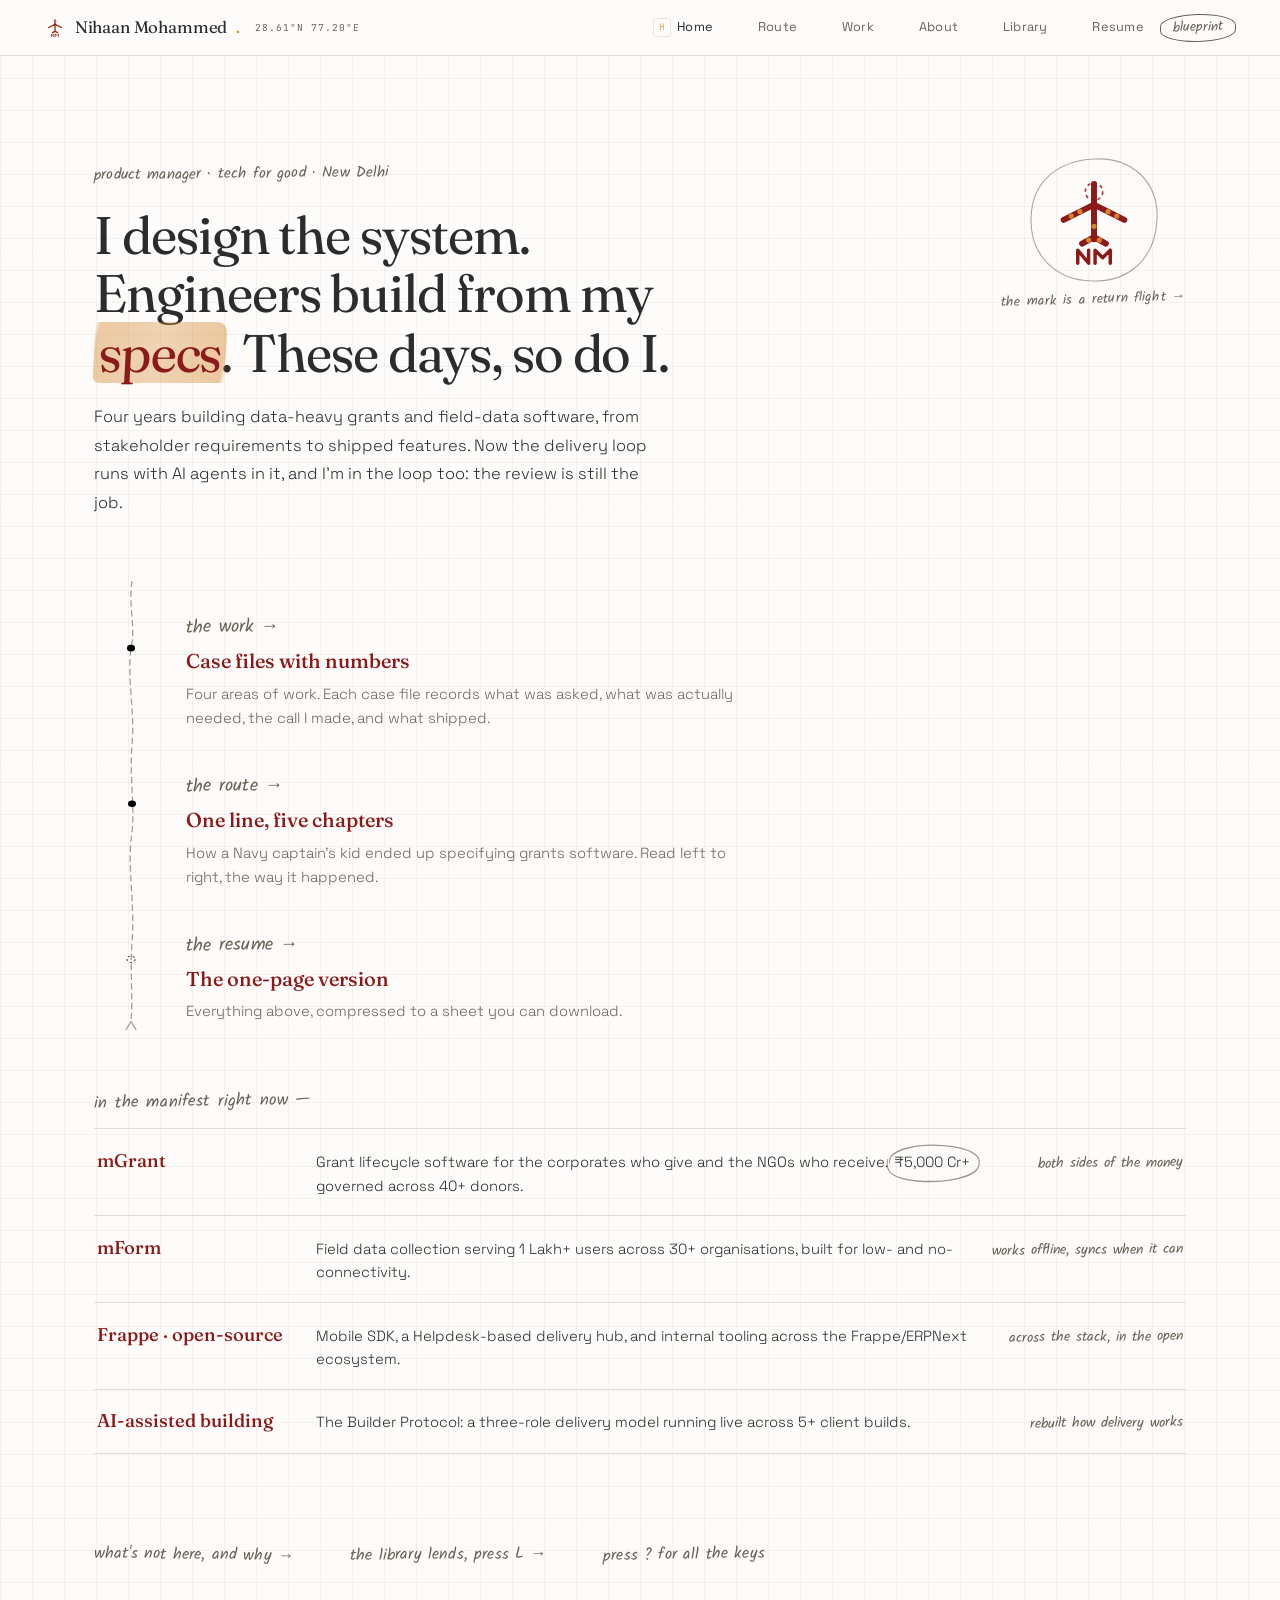
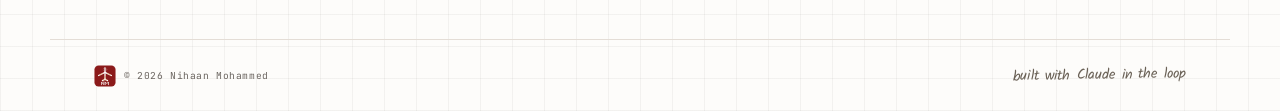
==== commit 9e099bce: "v4: chart-table redesign — pencil layer, logbook home, copy deslop, all six pages" ====
--- a/index.html
+++ b/index.html
@@ -3,12 +3,12 @@
 <head>
 <meta charset="UTF-8" />
 <meta name="viewport" content="width=device-width, initial-scale=1.0" />
-<title>Nihaan Mohammed: Product Manager</title>
+<title>Nihaan Mohammed</title>
 <meta name="description" content="Nihaan Mohammed: Product Manager building data-heavy grants and field-data software. The work, the route, and the resume." />
 <link rel="icon" href="data:image/svg+xml,%3Csvg xmlns='http://www.w3.org/2000/svg' viewBox='0 0 96 96'%3E%3Crect x='2' y='2' width='92' height='92' rx='18' fill='%238B1A1A'/%3E%3Cpolyline points='26,68 26,28 46,68 46,28 58,50 70,28 70,68' fill='none' stroke='%23FDFCFA' stroke-width='6.5' stroke-linecap='round' stroke-linejoin='round'/%3E%3Ccircle cx='58' cy='50' r='2.6' fill='%23D4842A'/%3E%3C/svg%3E" />
 <link rel="preconnect" href="https://fonts.googleapis.com" />
 <link rel="preconnect" href="https://fonts.gstatic.com" crossorigin />
-<link href="https://fonts.googleapis.com/css2?family=Fraunces:ital,opsz,wght@0,9..144,300;0,9..144,400;0,9..144,500;0,9..144,600;1,9..144,300;1,9..144,400&family=Space+Grotesk:wght@300;400;500&family=JetBrains+Mono:wght@300;400;500&display=swap" rel="stylesheet" />
+<link href="https://fonts.googleapis.com/css2?family=Fraunces:ital,opsz,wght@0,9..144,300;0,9..144,400;0,9..144,500;0,9..144,600;1,9..144,300;1,9..144,400&family=Space+Grotesk:wght@300;400;500&family=JetBrains+Mono:wght@300;400;500&family=Kalam:wght@300;400&display=swap" rel="stylesheet" />
 <link rel="stylesheet" href="assets/site.css" />
 </head>
 <body>
@@ -47,124 +47,116 @@
   <a href="index.html" class="wordmark">
     <svg viewBox="0 0 96 96" aria-hidden="true"><use href="#plane" stroke="currentColor" /><use href="#hits" fill="#D4842A" /><use href="#ring" stroke="currentColor" /><use href="#reg" stroke="currentColor" /></svg>
     Nihaan Mohammed<span class="dot">.</span>
+    <span class="coords">28.61°N 77.20°E</span>
   </a>
   <nav class="topbar-nav" aria-label="Page navigation">
-    <a href="index.html" class="nav-link"><span class="nav-key">H</span><span class="nav-label">Home</span></a>
+    <a href="index.html" class="nav-link active"><span class="nav-key">H</span><span class="nav-label">Home</span></a>
     <a href="route.html" class="nav-link"><span class="nav-key">R</span><span class="nav-label">Route</span></a>
     <a href="work.html" class="nav-link"><span class="nav-key">W</span><span class="nav-label">Work</span></a>
     <a href="about.html" class="nav-link"><span class="nav-key">A</span><span class="nav-label">About</span></a>
     <a href="library.html" class="nav-link"><span class="nav-key">L</span><span class="nav-label">Library</span></a>
     <a href="resume.html" class="nav-link"><span class="nav-key">E</span><span class="nav-label">Resume</span></a>
   </nav>
-  <button id="bp-toggle" role="switch" aria-checked="false" aria-label="Blueprint mode: reveal design annotations">Blueprint</button>
+  <button id="bp-toggle" role="switch" aria-checked="false" aria-label="Blueprint mode: reveal design annotations">blueprint</button>
 </header>
 
 <main class="page-main">
   <div class="container">
 
     <!-- HERO -->
-    <section class="split-2col reveal" aria-label="Introduction" style="margin-bottom: 2rem;">
+    <section class="hero reveal" aria-label="Introduction">
       <div>
-        <div class="hero-tag" style="font-family: var(--font-mono); font-size: 0.68rem; color: var(--text-muted); letter-spacing: 0.12em; text-transform: uppercase; margin-bottom: 1.1rem;">Product Manager</div>
-        <h1 style="font-family: var(--font-serif); font-size: clamp(1.9rem, 4.2vw, 2.9rem); font-weight: 400; line-height: 1.12; color: var(--maroon); letter-spacing: -0.02em; margin-bottom: 1.1rem; max-width: 640px;">I design the system. Engineers build from my specs. These days, so do I.</h1>
-        <p style="font-size: 1rem; line-height: 1.7; max-width: 540px; font-weight: 300;">Four years building data-heavy grants and field-data software, from stakeholder requirements to shipped features at scale. Now the delivery loop runs with AI agents in it, and I'm in the loop too: the review is still the job.</p>
-        <div style="font-family: var(--font-mono); font-size: 0.68rem; color: var(--text-muted); letter-spacing: 0.1em; margin-top: 1.4rem;">Tech for good &nbsp;&middot;&nbsp; New Delhi</div>
-        <div class="ann">One headline, two claims: the design job and the build job, in the order they actually happen. No separate line needed once the sentence already carries both.</div>
+        <div class="hero-note hand">product manager &middot; tech for good &middot; New Delhi</div>
+        <h1>I design the system. Engineers build from my <span class="hl">specs</span>. These days, so do I.</h1>
+        <p>Four years building data-heavy grants and field-data software, from stakeholder requirements to shipped features. Now the delivery loop runs with AI agents in it, and I'm in the loop too: the review is still the job.</p>
+        <div class="ann">One headline, two claims: the design job and the build job, in the order they actually happen. The amber swipe is the page's only highlighter moment, spent on the word that carries the thesis.</div>
       </div>
-      <svg viewBox="0 0 96 96" aria-hidden="true" style="width: 96px; height: 96px; color: var(--maroon); justify-self: end;"><use href="#plane" stroke="currentColor" /><use href="#hits" fill="#D4842A" /><use href="#ring" stroke="currentColor" /><use href="#reg" stroke="currentColor" /></svg>
+      <div class="mark-hero">
+        <svg class="mark-ring-sketch" viewBox="0 0 136 132" aria-hidden="true">
+          <path d="M68 5 C 106 3, 133 28, 131 66 C 129 105, 103 128, 66 127 C 30 126, 4 102, 5 64 C 6 27, 32 7, 68 5"
+                fill="none" stroke-width="1.1" opacity="0.55" stroke-linecap="round" />
+        </svg>
+        <svg class="mark" viewBox="0 0 96 96" aria-hidden="true"><use href="#plane" stroke="currentColor" /><use href="#hits" fill="#D4842A" /><use href="#ring" stroke="currentColor" /><use href="#reg" stroke="currentColor" /></svg>
+        <a class="mark-scribble hand" href="about.html#mark">the mark is a return flight &rarr;</a>
+      </div>
     </section>
 
-    <!-- PERSONA ENTRY CARDS -->
-    <section aria-label="Three ways in">
-      <div class="persona-grid">
-        <a href="work.html" class="persona-card reveal">
-          <div class="persona-card-top"><span class="kbd">W</span><span class="persona-card-name">The work</span></div>
-          <div class="persona-card-desc">Case files with numbers. Four worlds, the ask versus the real ask, and what shipped.</div>
+    <!-- CHART LINE + WAYPOINTS -->
+    <section class="chart" aria-label="Three ways in">
+      <svg class="chart-svg" viewBox="0 0 60 560" preserveAspectRatio="none" aria-hidden="true">
+        <path d="M30 0 C 26 30, 34 55, 29 82 C 25 120, 33 160, 30 200 C 27 240, 34 280, 29 316 C 26 355, 33 400, 30 440 C 28 480, 31 510, 29 538"
+              fill="none" stroke-width="1.3" stroke-dasharray="7 5" opacity="0.6" stroke-linecap="round" />
+        <circle cx="29" cy="82" r="4" />
+        <circle cx="30" cy="272" r="4" />
+        <circle cx="29" cy="462" r="4" fill="none" stroke-width="1.4" stroke-dasharray="2.5 2.5" />
+        <path d="M29 538 L24 548 M29 538 L34 548" stroke-width="1.3" opacity="0.6" stroke-linecap="round" />
+      </svg>
+      <div class="waypoints">
+        <a href="work.html" class="wp reveal">
+          <span class="wp-hand hand">the work &rarr;</span>
+          <h2>Case files with numbers</h2>
+          <p>Four areas of work. Each case file records what was asked, what was actually needed, the call I made, and what shipped.</p>
         </a>
-        <a href="route.html" class="persona-card reveal reveal-delay-1">
-          <div class="persona-card-top"><span class="kbd">R</span><span class="persona-card-name">The route</span></div>
-          <div class="persona-card-desc">One line, five chapters. How a Navy kid's kid ended up specifying grants software.</div>
+        <a href="route.html" class="wp reveal reveal-delay-1">
+          <span class="wp-hand hand">the route &rarr;</span>
+          <h2>One line, five chapters</h2>
+          <p>How a Navy captain's kid ended up specifying grants software. Read left to right, the way it happened.</p>
         </a>
-        <a href="resume.html" class="persona-card reveal reveal-delay-2">
-          <div class="persona-card-top"><span class="kbd">E</span><span class="persona-card-name">The resume</span></div>
-          <div class="persona-card-desc">Sixty seconds, spec density. Downloadable as one sheet.</div>
+        <a href="resume.html" class="wp reveal reveal-delay-2">
+          <span class="wp-hand hand">the resume &rarr;</span>
+          <h2>The one-page version</h2>
+          <p>Everything above, compressed to a sheet you can download.</p>
         </a>
       </div>
-      <div class="ann">Three cards, three readers: the recruiter skimming, the peer checking the craft, the client sizing up the case files. Each carries its own key. No tutorial, because a person who needs one won't read it anyway.</div>
+      <div class="ann">The dashed line is the route motif doing the navigation's job: three waypoints instead of three cards. Hover underlines in amber; the third dot is dashed because the resume is the destination you print.</div>
     </section>
 
-    <!-- CONDENSED WORK INDEX + ROUTE TEASER -->
-    <section class="split-2col" aria-label="Selected work and the route">
-      <div class="reveal">
-        <div class="section-label">Selected Work</div>
-        <div class="work-index">
-          <a href="work.html#w-mgrant" class="work-index-row">
-            <span class="work-index-title">mGrant</span>
-            <span class="work-index-outcome">₹5,000 Cr+ governed &middot; 40+ donors</span>
-          </a>
-          <a href="work.html#w-mform" class="work-index-row">
-            <span class="work-index-title">mForm</span>
-            <span class="work-index-outcome">1L+ offline field users &middot; 30+ orgs</span>
-          </a>
-          <a href="work.html#w-frappe" class="work-index-row">
-            <span class="work-index-title">Frappe &middot; open-source</span>
-            <span class="work-index-outcome">Mobile SDK, Helpdesk hub, delivery toolkit</span>
-          </a>
-          <a href="work.html#w-ai" class="work-index-row">
-            <span class="work-index-title">AI-assisted building</span>
-            <span class="work-index-outcome">5+ client builds on the Builder Protocol</span>
-          </a>
-        </div>
-      </div>
-      <div class="reveal reveal-delay-1">
-        <div class="section-label">Stats</div>
-        <div class="stat-row">
-          <div class="stat-tile"><div class="num">₹5,000 Cr+</div><div class="label">Grants governed</div></div>
-          <div class="stat-tile"><div class="num">1,500+</div><div class="label">NGOs on platform</div></div>
-          <div class="stat-tile"><div class="num">1L+</div><div class="label">Offline field users</div></div>
-          <div class="stat-tile"><div class="num">96.5%</div><div class="label">School finish score</div></div>
-        </div>
-      </div>
-    </section>
-    <div class="ann">Titles and one-line outcomes here, the actual case files live on Work. Nobody needs the whole file cabinet on the front porch.</div>
-
-    <!-- ROUTE TEASER -->
-    <section aria-label="The route, teased">
-      <a href="route.html" class="route-teaser reveal">
-        <svg viewBox="0 0 64 64" aria-hidden="true" style="width: 40px; height: 40px;">
-          <path d="M8 8 L8 30 Q8 44 20 44 L44 44 Q56 44 56 56" fill="none" stroke="var(--amber)" stroke-width="2.2" stroke-linecap="round" />
-          <circle cx="8" cy="8" r="2.6" fill="var(--amber)" />
-          <circle cx="56" cy="56" r="2.6" fill="none" stroke="var(--maroon)" stroke-width="1.4" stroke-dasharray="2.5 2.5" />
-        </svg>
-        <span class="route-teaser-text">One line, five chapters.</span>
+    <!-- MANIFEST -->
+    <section class="manifest" aria-label="Selected work">
+      <span class="manifest-note hand">in the manifest right now &mdash;</span>
+      <a href="work.html#w-mgrant" class="logrow reveal">
+        <span class="t">mGrant</span>
+        <span class="d">Grant lifecycle software for the corporates who give and the NGOs who receive.
+          <span class="circled">&#8377;5,000&nbsp;Cr+
+            <svg viewBox="0 0 120 40" preserveAspectRatio="none" aria-hidden="true">
+              <path d="M14 20 C 12 8, 46 3, 74 5 C 102 7, 116 13, 113 22 C 110 33, 76 38, 44 36 C 18 34, 8 28, 12 17"
+                    fill="none" stroke-width="1.2" opacity="0.65" stroke-linecap="round" />
+            </svg>
+          </span> governed across 40+ donors.</span>
+        <span class="m">both sides of the money</span>
       </a>
+      <a href="work.html#w-mform" class="logrow reveal">
+        <span class="t">mForm</span>
+        <span class="d">Field data collection serving 1 Lakh+ users across 30+ organisations, built for low- and no-connectivity.</span>
+        <span class="m">works offline, syncs when it can</span>
+      </a>
+      <a href="work.html#w-frappe" class="logrow reveal">
+        <span class="t">Frappe &middot; open-source</span>
+        <span class="d">Mobile SDK, a Helpdesk-based delivery hub, and internal tooling across the Frappe/ERPNext ecosystem.</span>
+        <span class="m">across the stack, in the open</span>
+      </a>
+      <a href="work.html#w-ai" class="logrow reveal">
+        <span class="t">AI-assisted building</span>
+        <span class="d">The Builder Protocol: a three-role delivery model running live across 5+ client builds.</span>
+        <span class="m">rebuilt how delivery works</span>
+      </a>
+      <div class="ann">A logbook, not a card grid: ruled rows, pencil remarks in the margin column, and exactly one number circled by hand. The numbers live inside sentences where they can be argued with.</div>
     </section>
 
-    <!-- WHAT'S NOT HERE TEASER -->
-    <section aria-label="What's not here">
-      <a href="about.html#not-here" class="route-teaser reveal" style="border-style: dashed;">
-        <svg viewBox="0 0 40 40" aria-hidden="true" style="width: 32px; height: 32px; flex-shrink: 0;">
-          <circle cx="20" cy="20" r="9" fill="none" stroke="var(--amber)" stroke-width="1.8" stroke-dasharray="3 3" />
-        </svg>
-        <span class="route-teaser-text">What's not here, and why.</span>
-      </a>
-    </section>
+    <!-- MARGIN NOTES -->
+    <div class="margin-notes">
+      <a class="hand" href="about.html#not-here" style="transform: rotate(0.8deg);">what's not here, and why &rarr;</a>
+      <a class="hand" href="library.html" style="transform: rotate(-0.5deg);">the library lends, press L &rarr;</a>
+      <a class="hand" href="#" data-overlay-open style="transform: rotate(-1.1deg);">press ? for all the keys</a>
+    </div>
 
   </div>
 </main>
 
-<div class="key-strip" aria-hidden="true">
-  <span class="key-strip-item"><span class="kbd">W</span> work</span>
-  <span class="key-strip-item"><span class="kbd">R</span> route</span>
-  <span class="key-strip-item"><span class="kbd">A</span> about</span>
-  <span class="key-strip-item"><span class="kbd">E</span> resume</span>
-  <span class="key-strip-item"><span class="kbd">B</span> blueprint</span>
-  <span class="key-strip-item"><span class="kbd">?</span> all keys</span>
-</div>
-
 <footer>
   <svg viewBox="0 0 96 96" aria-hidden="true"><use href="#tile" /></svg>
-  <span class="footer-copy">&copy; 2026 Nihaan Mohammed &middot; built with Claude in the loop</span>
+  <span class="footer-copy">&copy; 2026 Nihaan Mohammed</span>
+  <span class="footer-hand hand">built with Claude in the loop</span>
 </footer>
 
 <div class="overlay-backdrop" id="shortcut-overlay" role="dialog" aria-modal="true" aria-label="Keyboard shortcuts">
--- a/assets/site.css
+++ b/assets/site.css
@@ -1,6 +1,7 @@
 /* =============================================
-   NIHAAN MOHAMMED — PORTFOLIO V3
-   Shared stylesheet across all five pages.
+   NIHAAN MOHAMMED — PORTFOLIO V4 "CHART TABLE"
+   Shared stylesheet across all six pages.
+   Printed layer: Fraunces + maroon. Human layer: Kalam pencil.
    ============================================= */
 
 :root {
@@ -13,10 +14,13 @@
   --text:         #2C2C2C;
   --text-muted:   #6B6560;
   --border:       #E4DDD6;
+  --pencil:       #6A6156;
+  --grid-line:    rgba(107, 101, 96, 0.07);
 
   --font-serif:   'Fraunces', Georgia, serif;
   --font-sans:    'Space Grotesk', sans-serif;
   --font-mono:    'JetBrains Mono', monospace;
+  --font-hand:    'Kalam', cursive;
 
   --max-w:        1180px;
   --pad:          clamp(1.25rem, 4vw, 2.75rem);
@@ -29,7 +33,10 @@
 html { scroll-behavior: smooth; }
 
 body {
-  background: var(--cream);
+  background:
+    repeating-linear-gradient(0deg, var(--grid-line) 0 1px, transparent 1px 32px),
+    repeating-linear-gradient(90deg, var(--grid-line) 0 1px, transparent 1px 32px),
+    var(--cream);
   color: var(--text);
   font-family: var(--font-sans);
   font-size: 16px;
@@ -41,6 +48,20 @@
   display: flex;
   flex-direction: column;
 }
+
+/* =============================================
+   PENCIL VOICE — the human layer
+   ============================================= */
+.hand {
+  font-family: var(--font-hand);
+  font-weight: 400;
+  color: var(--pencil);
+  font-size: 0.95rem;
+  letter-spacing: 0.01em;
+}
+a.hand:hover { color: var(--maroon); }
+body.blueprint .hand { color: rgba(212, 132, 42, 0.85); }
+body.blueprint a.hand:hover { color: var(--amber); }
 
 a { color: var(--amber); text-decoration: none; transition: color var(--transition); }
 :focus-visible { outline: 2px solid var(--amber); outline-offset: 3px; }
@@ -101,14 +122,10 @@
 body.blueprint .case-detail { background: rgba(30, 24, 18, 0.6); border-color: rgba(212, 132, 42, 0.22); }
 body.blueprint .thinking-list li::before { color: var(--amber); }
 body.blueprint .img-frame { border-color: rgba(212, 132, 42, 0.4); background: rgba(30, 24, 18, 0.4); }
-body.blueprint .persona-card { background: rgba(30, 24, 18, 0.85); border-color: rgba(212, 132, 42, 0.22); }
-body.blueprint .persona-card:hover { border-color: rgba(212, 132, 42, 0.55); }
-body.blueprint .key-strip { background: rgba(20, 16, 12, 0.94); border-top-color: rgba(212, 132, 42, 0.22); }
 body.blueprint .kbd { background: rgba(212, 132, 42, 0.12); border-color: rgba(212, 132, 42, 0.4); color: var(--amber); }
 body.blueprint .overlay-panel { background: #1e1812; border-color: rgba(212, 132, 42, 0.3); }
 body.blueprint .ring-block { border-color: rgba(212, 132, 42, 0.22); background: rgba(30,24,18,0.6); }
 body.blueprint .waypoint .dot { background: #14100c; }
-body.blueprint .stat-tile { border-color: rgba(212, 132, 42, 0.22); background: rgba(30, 24, 18, 0.6); }
 body.blueprint .world-card { background: rgba(30, 24, 18, 0.85); border-color: rgba(212, 132, 42, 0.22); }
 body.blueprint .world-card:hover { border-color: rgba(212, 132, 42, 0.55); }
 body.blueprint .chapter-frame { border-color: rgba(212, 132, 42, 0.22); }
@@ -203,21 +220,23 @@
   opacity: 0.75; transform: none; border-color: var(--border);
 }
 @media (hover: none) { .nav-key { opacity: 0.4; transform: none; } }
-@media (max-width: 760px) { .topbar-nav .nav-link span.nav-label { display: none; } }
-@media (max-width: 560px) { .topbar-nav { gap: 0.5rem; } }
+/* phones: keyboard chrome is meaningless on touch — labels are the nav */
+@media (max-width: 760px) {
+  .topbar { flex-wrap: wrap; height: auto; padding-top: 0.55rem; padding-bottom: 0.55rem; row-gap: 0.4rem; }
+  .wordmark { font-size: 0.98rem; }
+  .topbar-nav { order: 3; width: 100%; margin-left: 0; justify-content: space-between; gap: 0.4rem; overflow-x: auto; -webkit-overflow-scrolling: touch; scrollbar-width: none; }
+  .topbar-nav::-webkit-scrollbar { display: none; }
+  .topbar-nav .nav-key { display: none; }
+  .nav-link { font-size: 0.78rem; }
+}
 
 #bp-toggle {
-  font-family: var(--font-mono); font-size: 0.68rem; letter-spacing: 0.08em; text-transform: uppercase;
-  color: var(--text-muted); background: var(--surface); border: 1px solid var(--border); border-radius: 3px;
-  padding: 0.28rem 0.6rem; cursor: pointer; white-space: nowrap;
+  font-family: var(--font-hand); font-size: 0.85rem; text-transform: lowercase;
+  color: var(--pencil); background: none; border: 1.4px solid var(--pencil); border-radius: 50% / 42%;
+  transform: rotate(-1.5deg); padding: 0.12rem 0.75rem; cursor: pointer; white-space: nowrap;
 }
 #bp-toggle:focus-visible { box-shadow: 0 0 0 2px var(--amber); }
-#bp-toggle[aria-checked="true"] { background: var(--amber); color: #fff; border-color: var(--amber); }
-#bp-toggle::after {
-  content: ''; display: inline-block; width: 5px; height: 5px; border-radius: 50%;
-  background: currentColor; margin-left: 0.4rem; opacity: 0.5; vertical-align: middle;
-}
-#bp-toggle[aria-checked="true"]::after { opacity: 1; }
+#bp-toggle[aria-checked="true"] { background: var(--amber); color: #14100c; border-color: var(--amber); }
 
 /* =============================================
    REVEAL (IntersectionObserver baseline)
@@ -239,9 +258,11 @@
    SECTION HEADERS
    ============================================= */
 .section-label {
-  font-family: var(--font-mono); font-size: 0.63rem; color: var(--text-muted); letter-spacing: 0.15em;
-  text-transform: uppercase; margin-bottom: 1.25rem; padding-bottom: 0.55rem; border-bottom: 1px solid var(--border);
-}
+  font-family: var(--font-hand); font-size: 1.02rem; color: var(--pencil); letter-spacing: 0.01em;
+  text-transform: lowercase; margin-bottom: 1.1rem; display: inline-block; transform: rotate(-0.8deg);
+}
+.section-label::after { content: ' \2014'; opacity: 0.6; }
+body.blueprint .section-label { color: rgba(212, 132, 42, 0.85); }
 
 /* =============================================
    KEY GLYPH / KBD BADGE
@@ -255,15 +276,9 @@
 /* =============================================
    CONTEXT FOOTER KEY STRIP
    ============================================= */
-.key-strip {
-  position: sticky; bottom: 0; z-index: 90; background: rgba(253, 252, 250, 0.88); backdrop-filter: blur(10px);
-  border-top: 1px solid var(--border); padding: 0.36rem var(--pad); display: flex; align-items: center;
-  gap: 0.9rem; flex-wrap: wrap; font-family: var(--font-mono); font-size: 0.6rem; color: var(--text-muted);
-  letter-spacing: 0.02em; opacity: 0.72; transition: opacity 150ms ease;
-}
-.key-strip:hover { opacity: 1; }
-.key-strip .kbd { font-size: 0.58rem; padding: 0.04rem 0.32rem; opacity: 0.85; }
-.key-strip-item { display: flex; align-items: center; gap: 0.3rem; white-space: nowrap; }
+/* v4: the mono key-strip retired — the ? overlay carries the shortcuts, a pencil
+   margin note points at it. Rule kept so old markup stays invisible if it survives anywhere. */
+.key-strip { display: none; }
 
 /* =============================================
    FOOTER
@@ -304,69 +319,84 @@
   display: flex; align-items: center; justify-content: center; min-height: 160px; position: relative;
 }
 .img-frame::before {
-  content: 'IMG · awaiting'; font-family: var(--font-mono); font-size: 0.66rem; color: var(--text-muted);
-  letter-spacing: 0.08em; text-transform: uppercase;
-}
-
-/* =============================================
-   PERSONA ENTRY CARDS (home)
-   ============================================= */
-.persona-grid { display: grid; grid-template-columns: repeat(3, minmax(0, 1fr)); gap: 0.9rem; }
-@media (max-width: 860px) { .persona-grid { grid-template-columns: 1fr; } }
-.persona-card {
-  background: var(--surface); border: 1px solid var(--border); border-radius: 6px;
-  padding: 1.3rem 1.2rem; display: flex; flex-direction: column; gap: 0.6rem;
-  text-decoration: none; color: inherit; transition: border-color var(--transition), transform 150ms var(--ease-out);
-}
-.persona-card:hover { border-color: rgba(212,132,42,0.5); transform: translateY(-2px); }
-.persona-card:focus-visible { outline: 2px solid var(--amber); outline-offset: 2px; }
-.persona-card-top { display: flex; align-items: center; gap: 0.6rem; }
-.persona-card-top .kbd {
-  font-size: 0.62rem; color: var(--text-muted); background: transparent; border-color: transparent;
-  padding: 0.06rem 0.3rem; transition: color 150ms ease, border-color 150ms ease;
-}
-.persona-card:hover .persona-card-top .kbd, .persona-card:focus-visible .persona-card-top .kbd {
-  color: var(--amber); border-color: var(--border);
-}
-.persona-card-name { font-family: var(--font-serif); font-size: 1.05rem; font-weight: 500; color: var(--maroon); }
-body.blueprint .persona-card-name { color: var(--text); }
-.persona-card-desc { font-size: 0.82rem; color: var(--text-muted); line-height: 1.5; font-weight: 300; }
-
-/* =============================================
-   STAT TILES (asymmetric, home)
-   ============================================= */
-.stat-row { display: grid; grid-template-columns: repeat(4, minmax(0, 1fr)); gap: 0.75rem; }
-@media (max-width: 760px) { .stat-row { grid-template-columns: repeat(2, minmax(0, 1fr)); } }
-.stat-tile { border: 1px solid var(--border); border-radius: 5px; padding: 0.9rem 1rem; background: var(--surface); }
-.stat-tile .num { font-family: var(--font-serif); font-size: 1.5rem; color: var(--maroon); line-height: 1; }
-body.blueprint .stat-tile .num { color: var(--text); }
-.stat-tile .label { font-family: var(--font-mono); font-size: 0.6rem; color: var(--text-muted); letter-spacing: 0.05em; text-transform: uppercase; margin-top: 0.35rem; }
-
-/* =============================================
-   WORK INDEX (condensed, home)
-   ============================================= */
-.work-index { display: flex; flex-direction: column; }
-.work-index-row {
-  display: flex; align-items: baseline; justify-content: space-between; gap: 1rem; padding: 0.7rem 0;
-  border-top: 1px solid var(--border); text-decoration: none; color: inherit;
-}
-.work-index-row:first-child { border-top: none; }
-.work-index-row:hover .work-index-title { color: var(--amber); }
-.work-index-title { font-family: var(--font-serif); font-size: 0.98rem; color: var(--maroon); font-weight: 500; }
-body.blueprint .work-index-title { color: var(--text); }
-.work-index-outcome { font-size: 0.8rem; color: var(--text-muted); font-weight: 300; text-align: right; flex-shrink: 0; }
-
-/* =============================================
-   ROUTE TEASER (home)
-   ============================================= */
-.route-teaser {
-  display: flex; align-items: center; gap: 1.1rem; text-decoration: none; color: inherit;
-  border: 1px solid var(--border); border-radius: 6px; padding: 1rem 1.2rem; background: var(--surface);
-}
-.route-teaser:hover { border-color: rgba(212,132,42,0.5); }
-.route-teaser svg { flex-shrink: 0; }
-.route-teaser-text { font-family: var(--font-serif); font-size: 0.95rem; color: var(--maroon); }
-body.blueprint .route-teaser-text { color: var(--text); }
+  content: 'photo goes here, once I dig one out'; font-family: var(--font-hand); font-size: 0.9rem;
+  color: var(--pencil); transform: rotate(-1deg); padding: 0 1rem; text-align: center;
+}
+body.blueprint .img-frame::before { color: rgba(212,132,42,0.85); }
+
+/* =============================================
+   V4 HOME — hero, chart line, waypoints, logbook
+   ============================================= */
+.hero { padding: clamp(2rem, 5vw, 4rem) 0 1rem; display: grid; grid-template-columns: minmax(0, 1.6fr) minmax(180px, 0.6fr); gap: 2rem; align-items: start; }
+@media (max-width: 760px) { .hero { grid-template-columns: 1fr; padding-top: 1.5rem; } }
+.hero-note { margin-bottom: 1.2rem; transform: rotate(-0.6deg); display: inline-block; }
+.hero h1 {
+  font-family: var(--font-serif); font-weight: 400;
+  font-size: clamp(2.1rem, 4.8vw, 3.3rem);
+  line-height: 1.1; letter-spacing: -0.02em; color: var(--text);
+  max-width: 660px; margin-bottom: 1.3rem;
+}
+body.blueprint .hero h1 { color: var(--text); }
+.hero .hl {
+  background: linear-gradient(100deg, transparent 0.5%, rgba(212,132,42,0.42) 3.5%, rgba(212,132,42,0.34) 50%, rgba(212,132,42,0.44) 96%, transparent 99.5%);
+  border-radius: 1px 10px 2px 7px; padding: 0.04em 0.09em 0.01em; margin-right: -0.09em;
+  color: var(--maroon); transform: skewX(-3deg); display: inline-block;
+}
+body.blueprint .hero .hl { color: var(--amber); background: rgba(212,132,42,0.18); }
+.hero p { font-size: 1.02rem; line-height: 1.75; max-width: 560px; color: var(--text); font-weight: 300; }
+
+.mark-hero { justify-self: end; text-align: center; position: relative; padding-top: 0.6rem; }
+@media (max-width: 760px) { .mark-hero { justify-self: start; margin-top: 0.5rem; } }
+.mark-hero > svg.mark { width: 104px; height: 104px; color: var(--maroon); }
+body.blueprint .mark-hero > svg.mark { color: var(--text); }
+.mark-scribble { display: block; margin-top: 0.5rem; transform: rotate(-2deg); font-size: 0.85rem; }
+.mark-ring-sketch { position: absolute; top: -6px; left: 50%; transform: translateX(-50%); width: 136px; height: 132px; pointer-events: none; }
+.mark-ring-sketch path { stroke: var(--pencil); }
+body.blueprint .mark-ring-sketch path { stroke: rgba(212,132,42,0.6); }
+
+.coords { font-family: var(--font-mono); font-size: 0.6rem; letter-spacing: 0.1em; color: var(--text-muted); margin-left: 0.4rem; }
+@media (max-width: 900px) { .coords { display: none; } }
+
+.chart { position: relative; padding: 2rem 0 1rem; }
+.chart-svg { position: absolute; top: 0; left: 8px; height: 100%; width: 60px; }
+.chart-svg path, .chart-svg circle[fill="none"] { stroke: var(--pencil); }
+.chart-svg circle[fill]:not([fill="none"]) { fill: var(--maroon); }
+body.blueprint .chart-svg path, body.blueprint .chart-svg circle[fill="none"] { stroke: rgba(212,132,42,0.6); }
+body.blueprint .chart-svg circle[fill]:not([fill="none"]) { fill: var(--amber); }
+.waypoints { margin-left: 92px; display: flex; flex-direction: column; gap: 2.6rem; }
+@media (max-width: 760px) { .chart-svg { display: none; } .waypoints { margin-left: 0; } }
+.wp { max-width: 560px; position: relative; display: block; color: inherit; }
+.wp .wp-hand { font-size: 1.15rem; transform: rotate(-0.8deg); display: inline-block; }
+.wp h2 { font-family: var(--font-serif); font-weight: 500; font-size: 1.25rem; color: var(--maroon); margin: 0.15rem 0 0.3rem; }
+body.blueprint .wp h2 { color: var(--text); }
+.wp p { font-size: 0.92rem; line-height: 1.65; color: var(--text-muted); font-weight: 300; }
+.wp:hover h2 { text-decoration: underline; text-decoration-color: var(--amber); text-underline-offset: 4px; }
+
+.manifest-note { display: inline-block; transform: rotate(-1deg); margin-bottom: 0.8rem; font-size: 1.05rem; }
+.logrow {
+  display: grid; grid-template-columns: 200px 1fr auto; gap: 1.2rem; align-items: baseline;
+  padding: 1.05rem 0.2rem; border-bottom: 1px solid var(--border); color: inherit;
+}
+.logrow:first-of-type { border-top: 1px solid var(--border); }
+.logrow .t { font-family: var(--font-serif); font-weight: 500; font-size: 1.15rem; color: var(--maroon); }
+body.blueprint .logrow .t { color: var(--text); }
+.logrow .d { font-size: 0.92rem; line-height: 1.6; color: var(--text); font-weight: 300; }
+.logrow .m { font-family: var(--font-hand); font-size: 0.88rem; color: var(--pencil); text-align: right; white-space: nowrap; transform: rotate(-0.5deg); }
+body.blueprint .logrow .m { color: rgba(212,132,42,0.85); }
+.logrow:hover { background: rgba(212, 132, 42, 0.05); }
+@media (max-width: 760px) {
+  .logrow { grid-template-columns: 1fr; gap: 0.25rem; }
+  .logrow .m { text-align: left; }
+}
+
+.circled { position: relative; display: inline-block; padding: 0 0.15em; }
+.circled svg { position: absolute; inset: -11px -14px; width: calc(100% + 28px); height: calc(100% + 22px); pointer-events: none; }
+.circled svg path { stroke: var(--pencil); }
+body.blueprint .circled svg path { stroke: rgba(212,132,42,0.7); }
+
+.margin-notes { padding: 2.5rem 0 1.5rem; display: flex; gap: 3.5rem; flex-wrap: wrap; }
+.margin-notes .hand { font-size: 1rem; }
+.footer-hand { margin-left: auto; transform: rotate(-1deg); font-size: 0.9rem; }
 
 /* =============================================
    RING BLOCK (about — what's not here)
@@ -407,10 +437,12 @@
   margin-bottom: 1.2rem; overflow: hidden;
 }
 .deep-dive-header { padding: 1.4rem 1.6rem 0; }
-.deep-dive-world-label { font-family: var(--font-mono); font-size: 0.6rem; color: var(--amber); letter-spacing: 0.14em; text-transform: uppercase; margin-bottom: 0.5rem; }
+.deep-dive-world-label { font-family: var(--font-hand); font-size: 0.95rem; color: var(--pencil); text-transform: lowercase; margin-bottom: 0.5rem; display: inline-block; transform: rotate(-0.7deg); }
+body.blueprint .deep-dive-world-label { color: rgba(212,132,42,0.85); }
 .deep-dive-title { font-family: var(--font-serif); font-size: 1.3rem; font-weight: 400; color: var(--maroon); letter-spacing: -0.02em; line-height: 1.15; margin-bottom: 0.2rem; }
 body.blueprint .deep-dive-title { color: var(--text); }
-.deep-dive-sub { font-size: 0.84rem; color: var(--text-muted); font-weight: 300; font-style: italic; padding-bottom: 1.2rem; }
+.deep-dive-sub { font-family: var(--font-hand); font-size: 0.95rem; color: var(--pencil); font-weight: 400; padding-bottom: 1.2rem; transform: rotate(-0.5deg); transform-origin: left; }
+body.blueprint .deep-dive-sub { color: rgba(212,132,42,0.85); }
 .deep-dive-products { padding: 0 1.6rem; display: flex; flex-direction: column; }
 .product-block { padding: 1.2rem 0; border-top: 1px solid var(--border); }
 .product-name { font-family: var(--font-serif); font-size: 0.96rem; font-weight: 500; color: var(--maroon); margin-bottom: 0.4rem; }
@@ -431,7 +463,8 @@
    CASE FILES (work.html) — keyboard-navigable
    ============================================= */
 .case-files { margin-top: 1.6rem; }
-.case-files-label { font-family: var(--font-mono); font-size: 0.6rem; color: var(--text-muted); letter-spacing: 0.14em; text-transform: uppercase; margin-bottom: 0.6rem; }
+.case-files-label { font-family: var(--font-hand); font-size: 1.02rem; color: var(--pencil); text-transform: lowercase; margin-bottom: 0.6rem; display: inline-block; transform: rotate(-0.8deg); }
+body.blueprint .case-files-label { color: rgba(212,132,42,0.85); }
 .case-files-intro { font-size: 0.88rem; color: var(--text-muted); line-height: 1.6; max-width: 58ch; margin-bottom: 1.2rem; font-weight: 300; }
 
 .case-index { display: grid; grid-template-columns: repeat(4, minmax(0, 1fr)); gap: 0.75rem; }
@@ -455,10 +488,10 @@
 .case-card.ghost:hover { transform: none; border-color: var(--border); }
 .case-card.ghost .case-card-name { color: var(--text-muted); }
 .skel-tag {
-  font-family: var(--font-mono); font-size: 0.6rem; letter-spacing: 0.1em; text-transform: uppercase;
-  color: var(--amber); background: var(--amber-dim); border-radius: 2px; padding: 0.15rem 0.5rem;
-  display: inline-block;
-}
+  font-family: var(--font-hand); font-size: 0.85rem; text-transform: lowercase;
+  color: var(--pencil); display: inline-block; transform: rotate(-1deg);
+}
+body.blueprint .skel-tag { color: rgba(212,132,42,0.85); }
 
 .case-detail {
   grid-column: 1 / -1; margin-top: 0.7rem; border: 1px solid var(--border); border-radius: 5px;
@@ -468,9 +501,10 @@
 .case-detail[hidden] { display: none; }
 @media (max-width: 640px) { .case-detail { grid-template-columns: minmax(0, 1fr); } }
 .case-part-label {
-  font-family: var(--font-mono); font-size: 0.62rem; color: var(--amber); letter-spacing: 0.14em;
-  text-transform: uppercase; margin-bottom: 0.4rem;
-}
+  font-family: var(--font-hand); font-size: 0.92rem; color: var(--pencil); text-transform: lowercase;
+  margin-bottom: 0.3rem; display: inline-block; transform: rotate(-0.6deg);
+}
+body.blueprint .case-part-label { color: rgba(212,132,42,0.85); }
 .case-part-body { font-size: 0.85rem; line-height: 1.6; color: var(--text); }
 .case-part-body .chip.proof { color: var(--maroon); border-color: rgba(139,26,26,0.3); font-style: normal; display: inline-block; white-space: normal; }
 body.blueprint .case-part-body .chip.proof { color: var(--text); border-color: rgba(212,132,42,0.4); }
@@ -504,10 +538,12 @@
 @media (prefers-reduced-motion: reduce) { .chapter { transition: none; } }
 
 .chapter-era {
-  font-family: var(--font-mono); font-size: 0.66rem; color: var(--amber); letter-spacing: 0.16em;
-  text-transform: uppercase; margin-bottom: 0.7rem; display: flex; align-items: center; gap: 0.6rem;
-}
-.chapter-era .sector { color: var(--text-muted); font-weight: 300; }
+  font-family: var(--font-hand); font-size: 1rem; color: var(--pencil);
+  text-transform: lowercase; margin-bottom: 0.7rem; display: flex; align-items: baseline; gap: 0.6rem;
+  transform: rotate(-0.6deg);
+}
+body.blueprint .chapter-era { color: rgba(212,132,42,0.85); }
+.chapter-era .sector { color: var(--text-muted); font-weight: 400; }
 .chapter-title {
   font-family: var(--font-serif); font-size: clamp(1.4rem, 3vw, 1.9rem); font-weight: 500;
   color: var(--maroon); letter-spacing: -0.01em; margin-bottom: 0.8rem; line-height: 1.2;
@@ -567,18 +603,10 @@
 /* =============================================
    HOW I BUILD
    ============================================= */
-.build-grid { display: grid; grid-template-columns: minmax(0, 1fr) minmax(0, 1fr); gap: 0; }
+.build-grid { display: grid; grid-template-columns: minmax(0, 1fr) minmax(0, 1fr); gap: 0.85rem; }
 @media (max-width: 640px) { .build-grid { grid-template-columns: minmax(0, 1fr); } }
-.build-item { padding: 1.05rem 0; border-bottom: 1px solid var(--border); }
-.build-item:nth-child(odd) { padding-right: 1.5rem; }
-.build-item:nth-child(even) { padding-left: 1.5rem; border-left: 1px solid var(--border); }
-.build-item:nth-last-child(-n+2) { border-bottom: none; }
-@media (max-width: 640px) {
-  .build-item:nth-child(odd) { padding-right: 0; }
-  .build-item:nth-child(even) { padding-left: 0; border-left: none; }
-  .build-item:nth-last-child(-n+2) { border-bottom: 1px solid var(--border); }
-  .build-item:last-child { border-bottom: none; }
-}
+.build-item { padding: 0.95rem 0.2rem 1rem; border-top: 1px solid var(--border); }
+body.blueprint .build-item { border-top-color: rgba(212, 132, 42, 0.22); }
 .build-verb { font-family: var(--font-serif); font-size: 0.88rem; font-weight: 500; color: var(--maroon); margin-bottom: 0.25rem; }
 body.blueprint .build-verb { color: var(--text); }
 .build-detail { font-size: 0.83rem; color: var(--text-muted); font-weight: 300; line-height: 1.6; }
@@ -593,9 +621,10 @@
 .mind-list { list-style: none; display: flex; flex-direction: column; gap: 0.7rem; counter-reset: mind; }
 .mind-list li { font-size: 0.88rem; color: var(--text); line-height: 1.6; font-weight: 300; padding-left: 1.6rem; position: relative; counter-increment: mind; }
 .mind-list li::before {
-  content: counter(mind, decimal-leading-zero); position: absolute; left: 0; top: 0; color: var(--amber);
-  font-family: var(--font-mono); font-size: 0.72rem; letter-spacing: 0.02em;
-}
+  content: counter(mind) '.'; position: absolute; left: 0; top: 0; color: var(--pencil);
+  font-family: var(--font-hand); font-size: 0.92rem;
+}
+body.blueprint .mind-list li::before { color: rgba(212,132,42,0.85); }
 
 /* =============================================
    SHELF
@@ -606,7 +635,8 @@
 .shelf-author { font-family: var(--font-serif); font-size: 0.94rem; font-weight: 500; color: var(--maroon); }
 body.blueprint .shelf-author { color: var(--text); }
 .shelf-note { font-size: 0.82rem; color: var(--text-muted); font-weight: 300; line-height: 1.55; margin-top: 0.25rem; max-width: 60ch; }
-.shelf-frame-line { font-family: var(--font-mono); font-size: 0.62rem; color: var(--text-muted); letter-spacing: 0.06em; margin-bottom: 0.9rem; text-transform: uppercase; }
+.shelf-frame-line { font-family: var(--font-hand); font-size: 0.92rem; color: var(--pencil); margin-bottom: 0.9rem; text-transform: lowercase; display: inline-block; transform: rotate(-0.6deg); }
+body.blueprint .shelf-frame-line { color: rgba(212,132,42,0.85); }
 
 /* =============================================
    RESUME
@@ -653,9 +683,10 @@
 
 .resume-block { margin-bottom: 1.9rem; }
 .resume-block-label {
-  font-family: var(--font-mono); font-size: 0.6rem; color: var(--amber); letter-spacing: 0.14em;
-  text-transform: uppercase; margin-bottom: 0.9rem;
-}
+  font-family: var(--font-hand); font-size: 0.98rem; color: var(--pencil); text-transform: lowercase;
+  margin-bottom: 0.9rem; display: inline-block; transform: rotate(-0.7deg);
+}
+body.blueprint .resume-block-label { color: rgba(212,132,42,0.85); }
 .resume-row {
   display: flex; justify-content: space-between; align-items: baseline; gap: 1rem;
   padding: 0.8rem 0; border-top: 1px solid var(--border);
@@ -739,20 +770,17 @@
    MOTION — hover micro-lift, press states, card warm-up
    Ceiling 200ms everywhere. prefers-reduced-motion: complete, still.
    ============================================= */
-.persona-card, .world-card, .case-card:not(.ghost), .route-teaser, .stat-tile, .shelf-entry {
+.case-card:not(.ghost), .shelf-entry {
   transition: border-color 150ms ease, transform 150ms var(--ease-out), box-shadow 150ms var(--ease-out);
 }
-.persona-card:hover, .world-card:hover, .case-card:not(.ghost):hover, .case-card.is-focused,
-.route-teaser:hover {
+.case-card:not(.ghost):hover, .case-card.is-focused {
   box-shadow: 0 8px 20px -14px rgba(44,44,44,0.35);
 }
-body.blueprint .persona-card:hover, body.blueprint .world-card:hover,
-body.blueprint .case-card:not(.ghost):hover, body.blueprint .case-card.is-focused,
-body.blueprint .route-teaser:hover { box-shadow: none; }
-
-.persona-card:active, .world-card:active, .case-card:not(.ghost):active,
-.contact-btn:active, .resume-download:active, #bp-toggle:active,
-.route-nav-btn:active:not(:disabled), button:active { transform: scale(0.97); }
+body.blueprint .case-card:not(.ghost):hover, body.blueprint .case-card.is-focused { box-shadow: none; }
+
+.case-card:not(.ghost):active,
+.contact-btn:active, .resume-download:active,
+.route-nav-btn:active:not(:disabled) { transform: scale(0.97); }
 
 #bp-toggle, .contact-btn, .route-nav-btn { transition: background 150ms ease, color 150ms ease, border-color 150ms ease, transform 100ms var(--ease-out); }
 
@@ -778,11 +806,11 @@
   .chapter { transform: none; transition: none; }
   .topbar, h1.page-title, .page-lede, .resume-lede { animation: none; }
   .route-progress::after { animation: none; transform: none; }
-  .persona-card, .world-card, .case-card:not(.ghost), .route-teaser, .stat-tile, .shelf-entry,
-  .waypoint .dot, #bp-toggle, .contact-btn, .route-nav-btn { transition: none; }
-  .persona-card:active, .world-card:active, .case-card:not(.ghost):active,
-  .contact-btn:active, .resume-download:active, #bp-toggle:active,
-  .route-nav-btn:active:not(:disabled), button:active { transform: none; }
+  .case-card:not(.ghost), .shelf-entry,
+  .waypoint .dot, .contact-btn, .route-nav-btn { transition: none; }
+  .case-card:not(.ghost):active,
+  .contact-btn:active, .resume-download:active,
+  .route-nav-btn:active:not(:disabled) { transform: none; }
 }
 
 /* =============================================
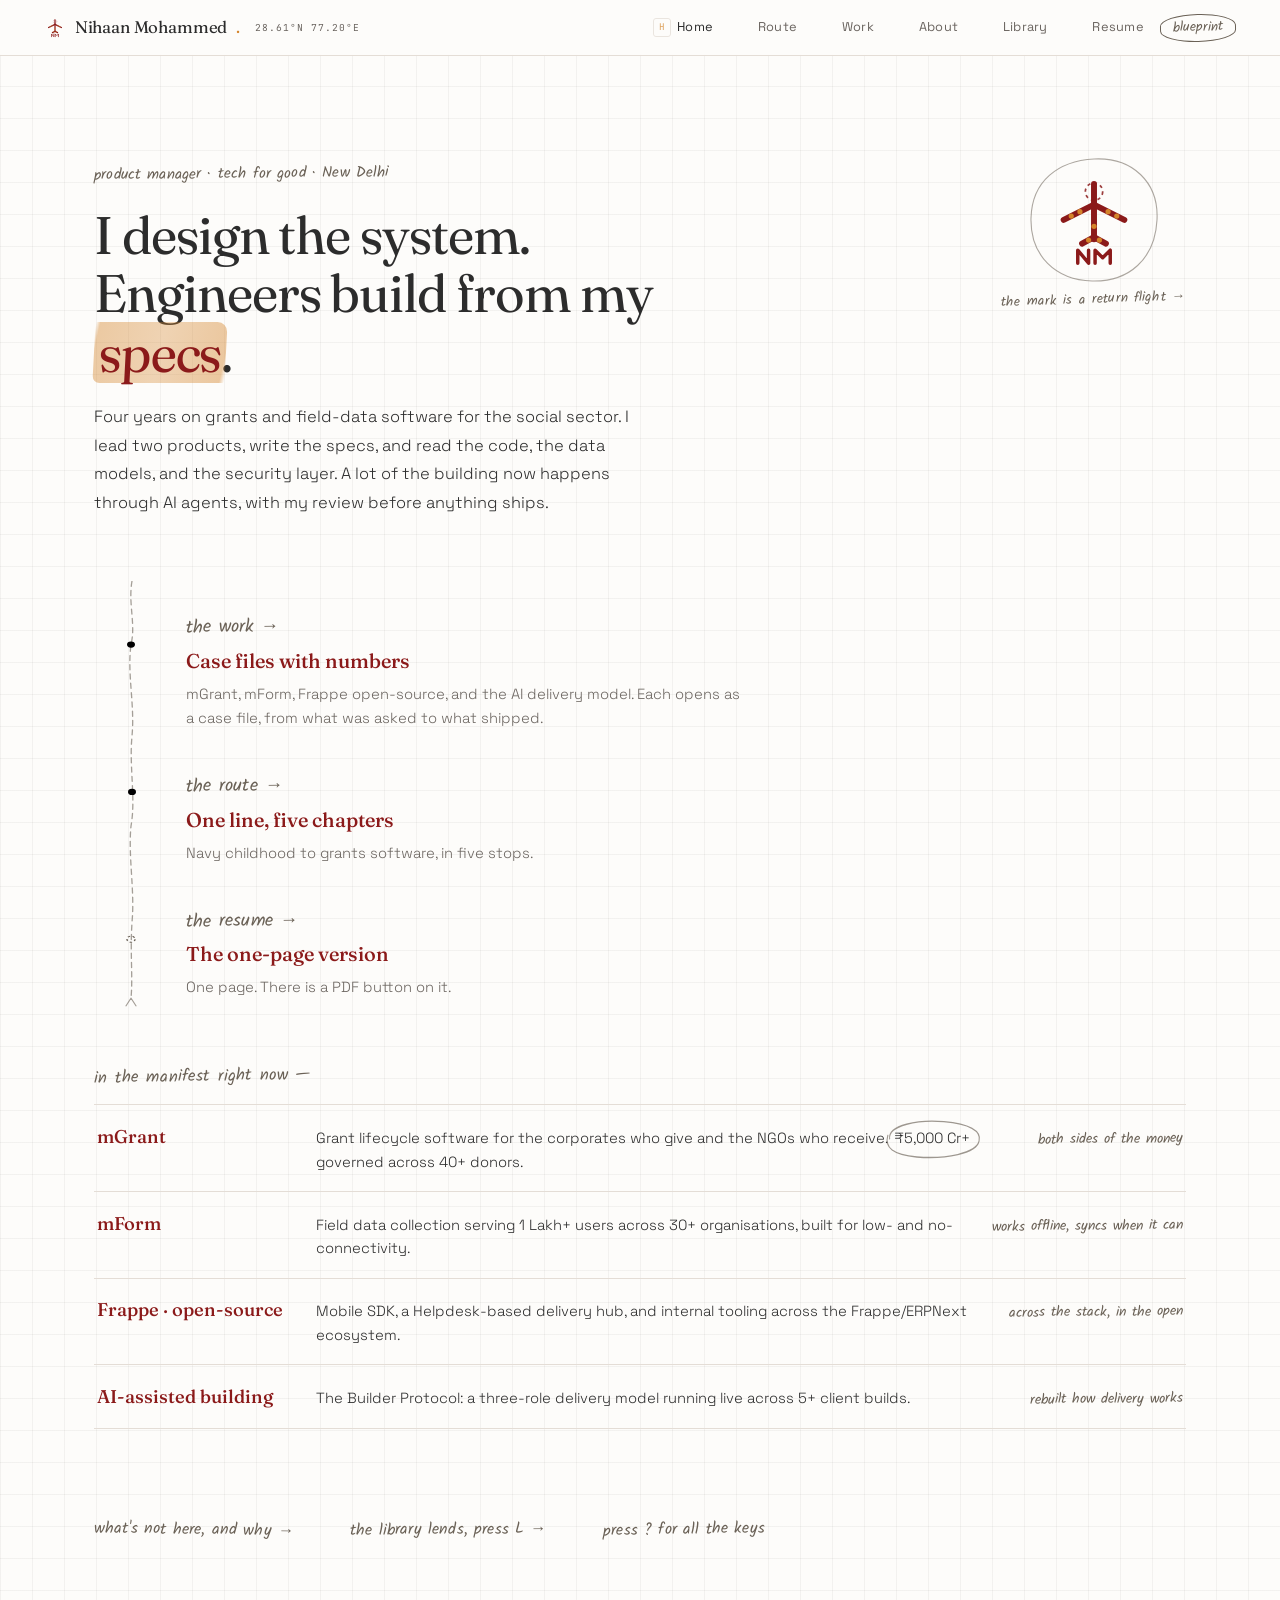
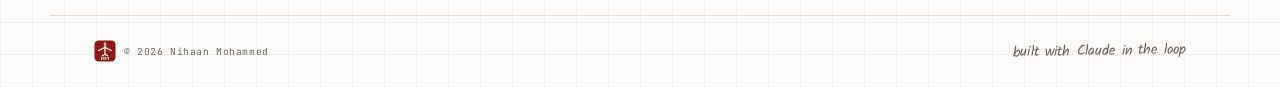
==== commit 16d437cc: "v4.1: mobile drawer nav, voice pass on all copy" ====
--- a/index.html
+++ b/index.html
@@ -67,8 +67,8 @@
     <section class="hero reveal" aria-label="Introduction">
       <div>
         <div class="hero-note hand">product manager &middot; tech for good &middot; New Delhi</div>
-        <h1>I design the system. Engineers build from my <span class="hl">specs</span>. These days, so do I.</h1>
-        <p>Four years building data-heavy grants and field-data software, from stakeholder requirements to shipped features. Now the delivery loop runs with AI agents in it, and I'm in the loop too: the review is still the job.</p>
+        <h1>I design the system. Engineers build from my <span class="hl">specs</span>.</h1>
+        <p>Four years on grants and field-data software for the social sector. I lead two products, write the specs, and read the code, the data models, and the security layer. A lot of the building now happens through AI agents, with my review before anything ships.</p>
         <div class="ann">One headline, two claims: the design job and the build job, in the order they actually happen. The amber swipe is the page's only highlighter moment, spent on the word that carries the thesis.</div>
       </div>
       <div class="mark-hero">
@@ -95,17 +95,17 @@
         <a href="work.html" class="wp reveal">
           <span class="wp-hand hand">the work &rarr;</span>
           <h2>Case files with numbers</h2>
-          <p>Four areas of work. Each case file records what was asked, what was actually needed, the call I made, and what shipped.</p>
+          <p>mGrant, mForm, Frappe open-source, and the AI delivery model. Each opens as a case file, from what was asked to what shipped.</p>
         </a>
         <a href="route.html" class="wp reveal reveal-delay-1">
           <span class="wp-hand hand">the route &rarr;</span>
           <h2>One line, five chapters</h2>
-          <p>How a Navy captain's kid ended up specifying grants software. Read left to right, the way it happened.</p>
+          <p>Navy childhood to grants software, in five stops.</p>
         </a>
         <a href="resume.html" class="wp reveal reveal-delay-2">
           <span class="wp-hand hand">the resume &rarr;</span>
           <h2>The one-page version</h2>
-          <p>Everything above, compressed to a sheet you can download.</p>
+          <p>One page. There is a PDF button on it.</p>
         </a>
       </div>
       <div class="ann">The dashed line is the route motif doing the navigation's job: three waypoints instead of three cards. Hover underlines in amber; the third dot is dashed because the resume is the destination you print.</div>
--- a/assets/site.css
+++ b/assets/site.css
@@ -220,15 +220,38 @@
   opacity: 0.75; transform: none; border-color: var(--border);
 }
 @media (hover: none) { .nav-key { opacity: 0.4; transform: none; } }
-/* phones: keyboard chrome is meaningless on touch — labels are the nav */
+
+/* phones: nav lives in a right-side drawer behind the burger */
+.nav-burger { display: none; }
 @media (max-width: 760px) {
-  .topbar { flex-wrap: wrap; height: auto; padding-top: 0.55rem; padding-bottom: 0.55rem; row-gap: 0.4rem; }
+  /* blur would make the topbar a containing block and trap the fixed drawer inside it */
+  .topbar { backdrop-filter: none; -webkit-backdrop-filter: none; background: var(--cream); }
+  body.blueprint .topbar { background: #14100c; }
   .wordmark { font-size: 0.98rem; }
-  .topbar-nav { order: 3; width: 100%; margin-left: 0; justify-content: space-between; gap: 0.4rem; overflow-x: auto; -webkit-overflow-scrolling: touch; scrollbar-width: none; }
-  .topbar-nav::-webkit-scrollbar { display: none; }
-  .topbar-nav .nav-key { display: none; }
-  .nav-link { font-size: 0.78rem; }
-}
+  #bp-toggle { margin-left: auto; }
+  .nav-burger {
+    display: flex; flex-direction: column; gap: 4px; justify-content: center;
+    background: none; border: none; padding: 0.55rem 0.3rem 0.55rem 0.55rem; cursor: pointer;
+  }
+  .nav-burger span { display: block; width: 20px; height: 2px; background: var(--text); border-radius: 2px; }
+}
+/* drawer state: site.js moves the nav to <body> on phones, so no ancestor can trap the fixed box */
+.topbar-nav.drawer {
+  position: fixed; top: 0; right: 0; bottom: 0; width: min(76vw, 300px);
+  background: var(--cream); border-left: 1px solid var(--border);
+  flex-direction: column; align-items: flex-start; gap: 1.5rem;
+  padding: 4.5rem 1.7rem 2rem; margin-left: 0; z-index: 180;
+  transform: translateX(105%); transition: transform 200ms var(--ease-out);
+  box-shadow: -18px 0 40px -30px rgba(44,44,44,0.4);
+}
+.topbar-nav.drawer.open { transform: none; }
+.topbar-nav.drawer .nav-key { display: none; }
+.topbar-nav.drawer .nav-link { font-size: 1.05rem; }
+body.blueprint .topbar-nav.drawer { background: #14100c; border-left-color: rgba(212, 132, 42, 0.3); }
+.nav-drawer-backdrop { position: fixed; inset: 0; background: rgba(20, 16, 12, 0.35); z-index: 170; display: none; }
+.nav-drawer-backdrop.visible { display: block; }
+@media (min-width: 761px) { .nav-drawer-backdrop.visible { display: none; } }
+@media (prefers-reduced-motion: reduce) { .topbar-nav { transition: none; } }
 
 #bp-toggle {
   font-family: var(--font-hand); font-size: 0.85rem; text-transform: lowercase;
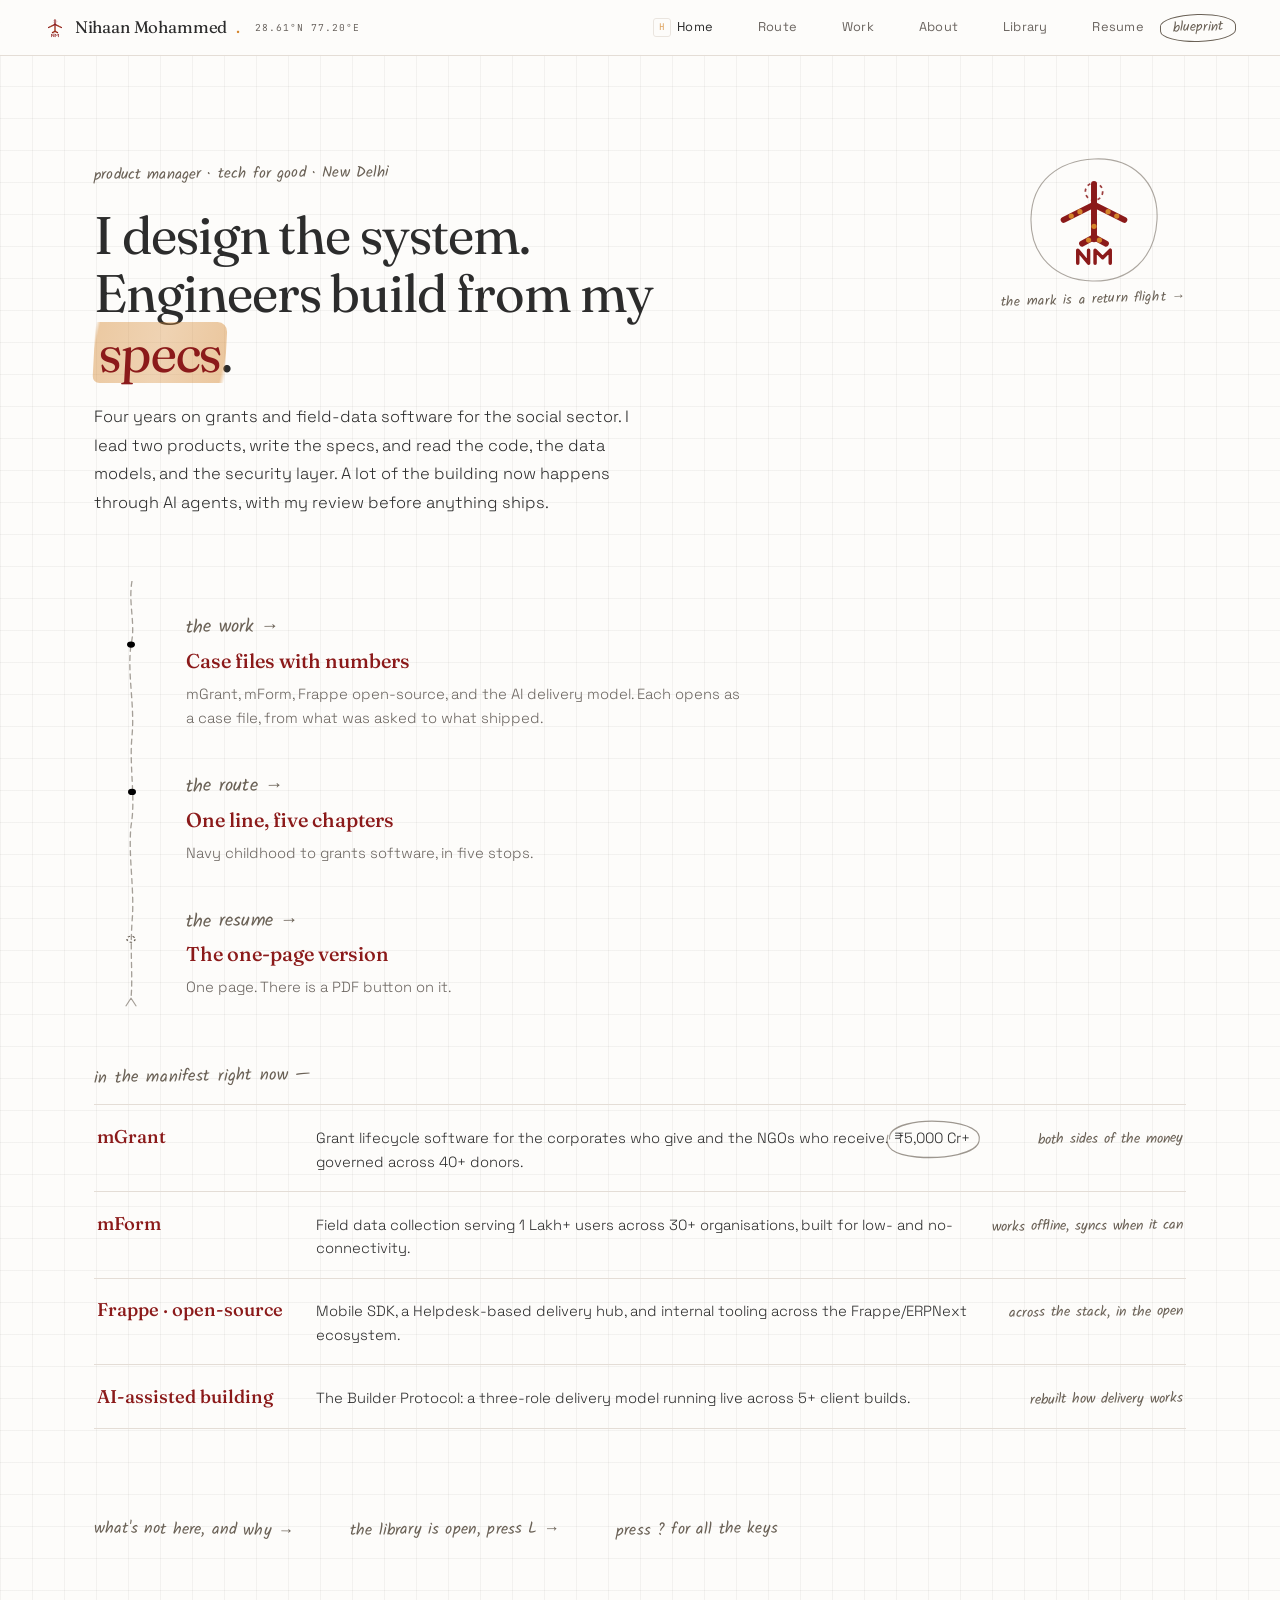
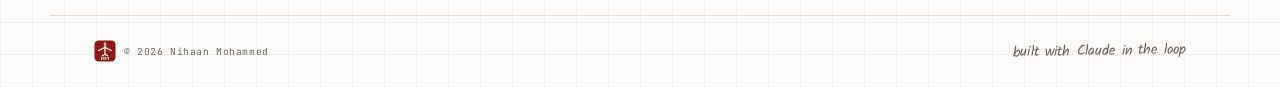
==== commit 518e94c2: "library v1.1: summary + talk, borrow retired; nightstand = The Great Indian Brain Rot; Red Rising re" ====
--- a/index.html
+++ b/index.html
@@ -146,7 +146,7 @@
     <!-- MARGIN NOTES -->
     <div class="margin-notes">
       <a class="hand" href="about.html#not-here" style="transform: rotate(0.8deg);">what's not here, and why &rarr;</a>
-      <a class="hand" href="library.html" style="transform: rotate(-0.5deg);">the library lends, press L &rarr;</a>
+      <a class="hand" href="library.html" style="transform: rotate(-0.5deg);">the library is open, press L &rarr;</a>
       <a class="hand" href="#" data-overlay-open style="transform: rotate(-1.1deg);">press ? for all the keys</a>
     </div>
 
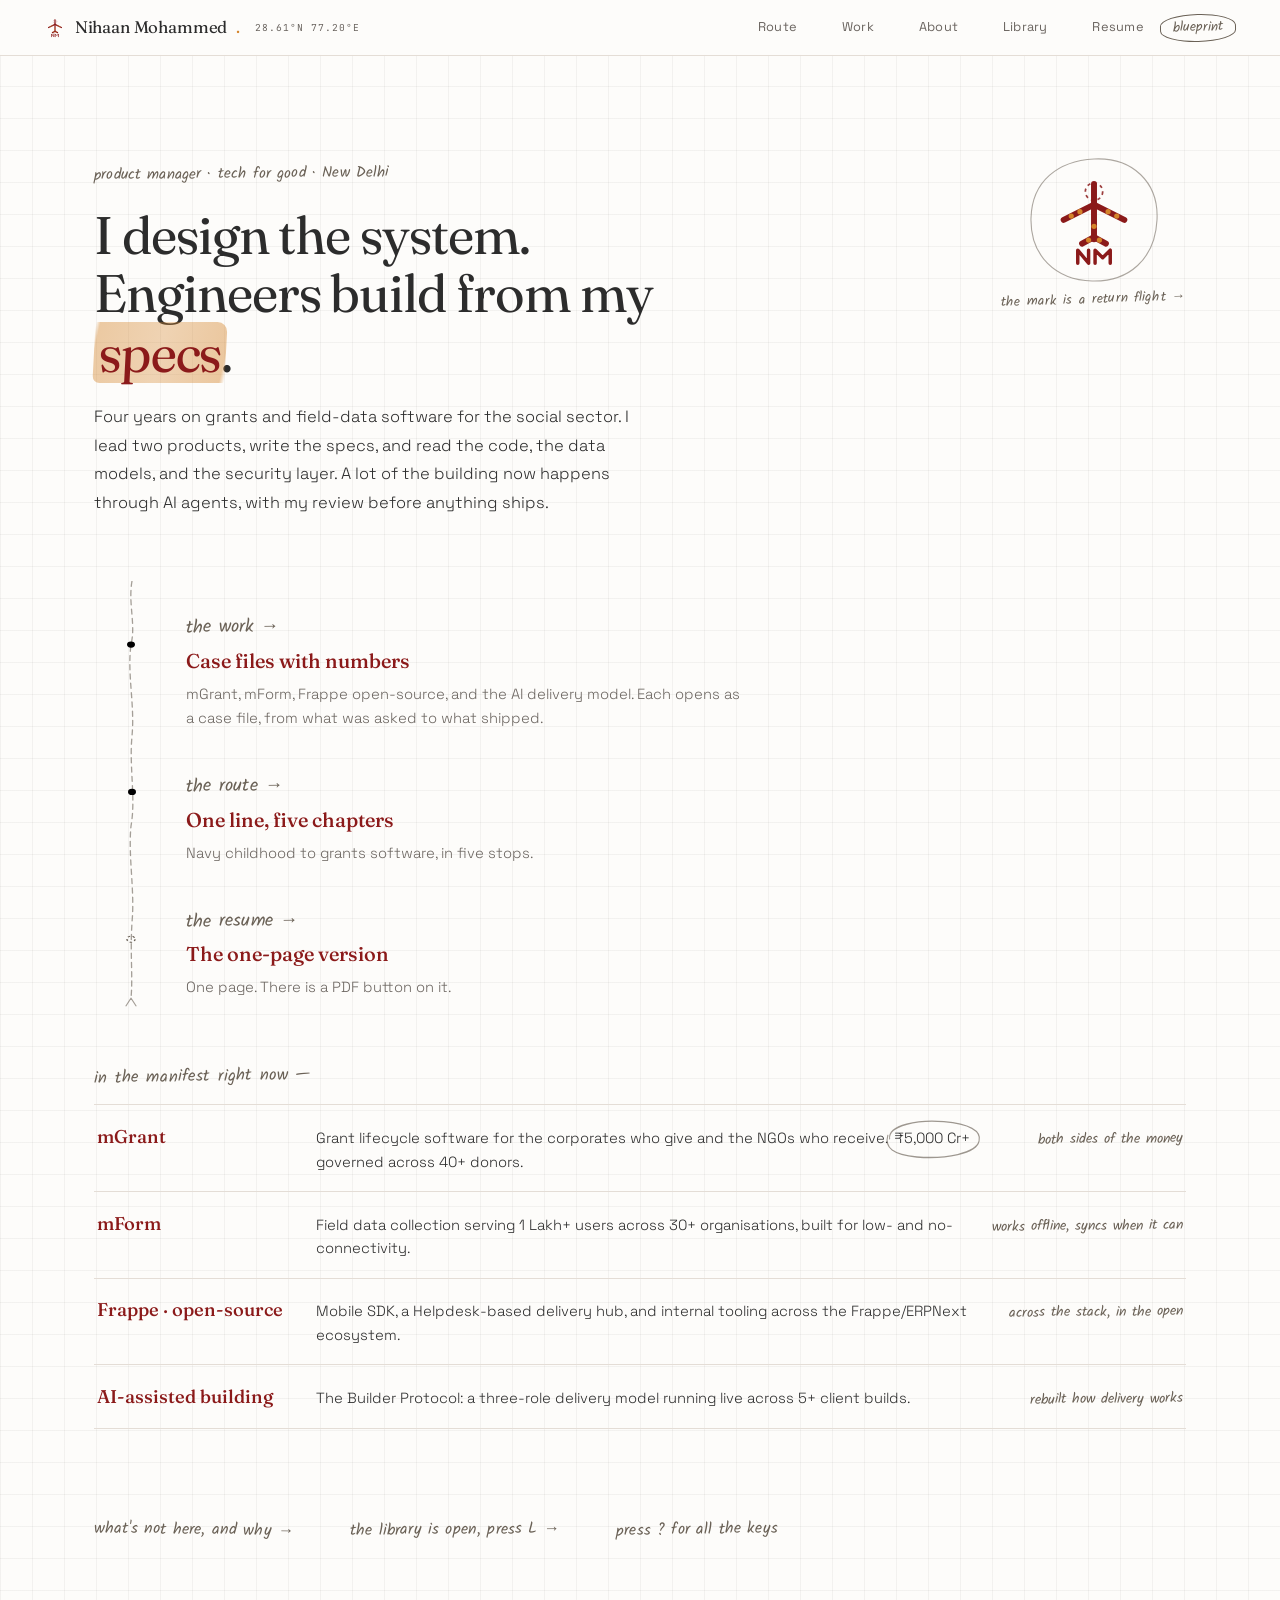
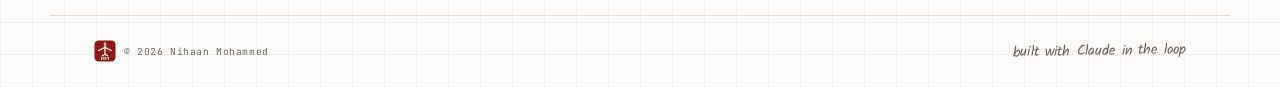
==== commit 39495a24: "site v4.2: Home dropped from nav, Work ghost case files cut, About Shelf folded to the library doorw" ====
--- a/index.html
+++ b/index.html
@@ -50,7 +50,6 @@
     <span class="coords">28.61°N 77.20°E</span>
   </a>
   <nav class="topbar-nav" aria-label="Page navigation">
-    <a href="index.html" class="nav-link active"><span class="nav-key">H</span><span class="nav-label">Home</span></a>
     <a href="route.html" class="nav-link"><span class="nav-key">R</span><span class="nav-label">Route</span></a>
     <a href="work.html" class="nav-link"><span class="nav-key">W</span><span class="nav-label">Work</span></a>
     <a href="about.html" class="nav-link"><span class="nav-key">A</span><span class="nav-label">About</span></a>
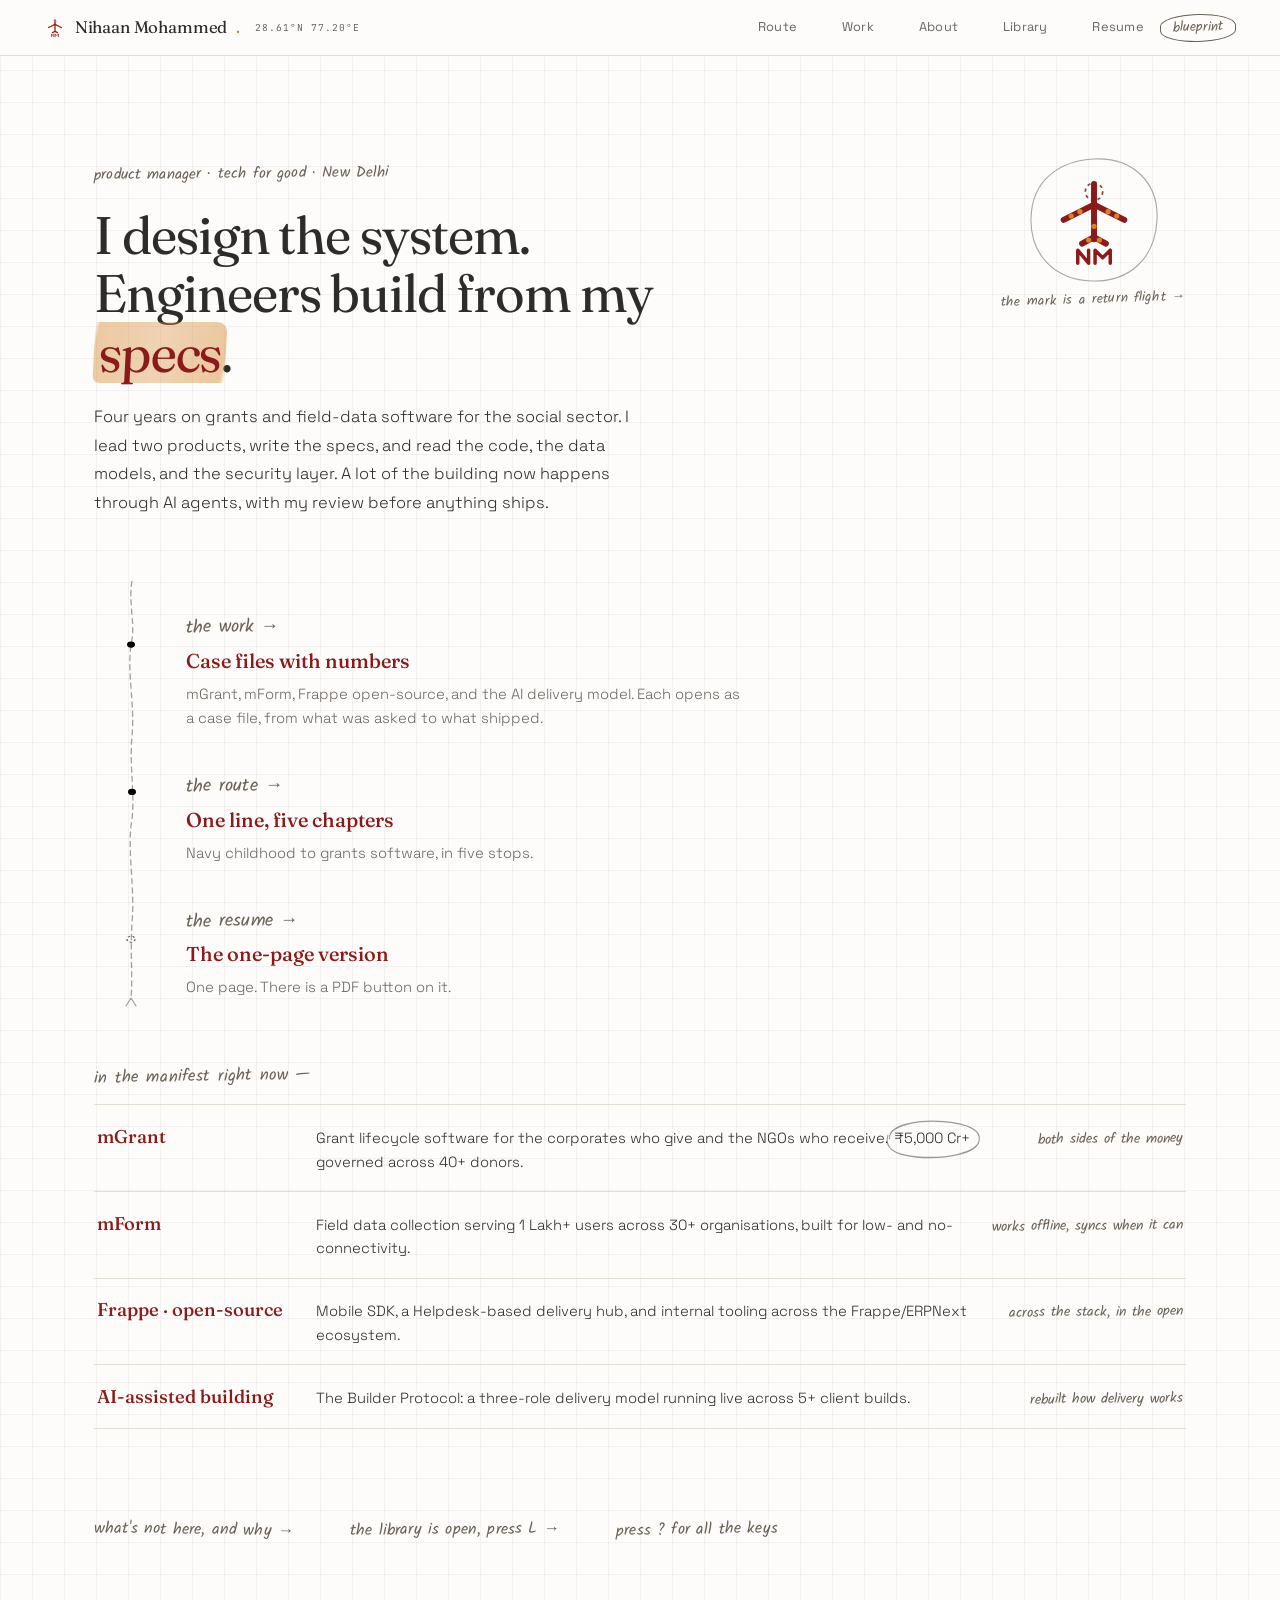
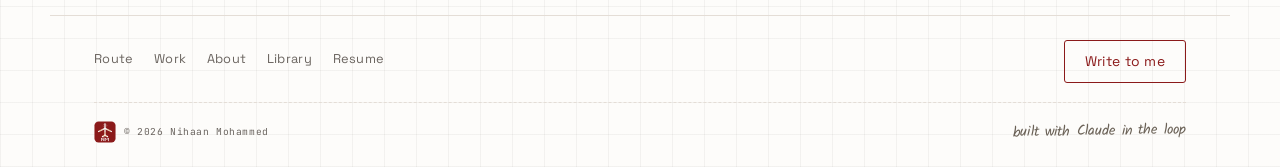
==== commit 34510933: "Footer contact row on every page, Route Blueprint schematics, Morning Star on the nightstand" ====
--- a/index.html
+++ b/index.html
@@ -153,6 +153,17 @@
 </main>
 
 <footer>
+  <div class="footer-cta">
+    <nav class="footer-nav" aria-label="Footer navigation">
+      <a href="route.html">Route</a><a href="work.html">Work</a><a href="about.html">About</a><a href="library.html">Library</a><a href="resume.html">Resume</a>
+    </nav>
+    <div class="contact-wrap">
+      <button class="contact-btn" id="footer-contact-btn" aria-expanded="false" aria-controls="footer-contact-reveal">Write to me</button>
+      <div class="contact-reveal" id="footer-contact-reveal" role="region" aria-label="Contact details">
+        <div class="contact-links"></div>
+      </div>
+    </div>
+  </div>
   <svg viewBox="0 0 96 96" aria-hidden="true"><use href="#tile" /></svg>
   <span class="footer-copy">&copy; 2026 Nihaan Mohammed</span>
   <span class="footer-hand hand">built with Claude in the loop</span>
--- a/assets/site.css
+++ b/assets/site.css
@@ -313,6 +313,23 @@
 footer svg { width: 22px; height: 22px; color: var(--maroon); }
 body.blueprint footer svg { color: var(--text); }
 .footer-copy { font-family: var(--font-mono); font-size: 0.6rem; color: var(--text-muted); letter-spacing: 0.06em; }
+/* Second conversion moment: nav mirror + contact, above the copyright line */
+.footer-cta {
+  flex-basis: 100%; display: flex; align-items: flex-start; justify-content: space-between; flex-wrap: wrap; gap: 1rem;
+  padding-bottom: 1.2rem; margin-bottom: 0.6rem; border-bottom: 1px dashed var(--border);
+}
+.footer-nav { display: flex; flex-wrap: wrap; gap: 0.4rem 1.3rem; padding-top: 0.55rem; }
+.footer-nav a { font-family: var(--font-sans); font-size: 0.8rem; color: var(--text-muted); letter-spacing: 0.02em; }
+.footer-nav a:hover { color: var(--maroon); }
+.footer-cta .contact-wrap { display: flex; flex-direction: column; align-items: flex-end; }
+.footer-cta .contact-reveal { margin-top: 0.8rem; padding: 1rem 1.2rem; }
+body.blueprint .footer-cta { border-bottom-color: rgba(212, 132, 42, 0.18); }
+body.blueprint .footer-nav a { color: #B0A89E; }
+body.blueprint .footer-nav a:hover { color: #D4842A; }
+@media (max-width: 760px) {
+  .footer-cta { flex-direction: column; }
+  .footer-cta .contact-wrap { align-items: flex-start; }
+}
 
 /* =============================================
    SHORTCUT OVERLAY (?)
@@ -481,6 +498,8 @@
 .deep-dive-imgs { display: grid; grid-template-columns: repeat(2, minmax(0,1fr)); gap: 0.7rem; padding: 0 1.6rem 1.4rem; }
 @media (max-width: 560px) { .deep-dive-imgs { grid-template-columns: 1fr; } }
 .deep-dive-imgs .img-frame { min-height: 110px; }
+.work-photo { display: block; width: 100%; height: auto; aspect-ratio: 4 / 3; object-fit: cover; border: 1px solid var(--border); border-radius: 5px; }
+body.blueprint .work-photo { border-color: rgba(212, 132, 42, 0.4); filter: sepia(0.25) brightness(0.88); }
 
 /* =============================================
    CASE FILES (work.html) — keyboard-navigable
@@ -587,6 +606,15 @@
 
 .chapter-frame { align-self: start; }
 .chapter-frame .img-frame { aspect-ratio: 4 / 5; min-height: 200px; }
+.chapter-photo { display: block; width: 100%; height: auto; border: 1px solid var(--border); border-radius: 5px; }
+body.blueprint .chapter-photo { border-color: rgba(212, 132, 42, 0.4); filter: sepia(0.25) brightness(0.88); }
+/* Blueprint-only chapter schematics, drawn in amber hairlines under the photo */
+.route-schematic { display: none; }
+body.blueprint .route-schematic {
+  display: block; width: 100%; max-width: 340px; height: auto; margin-top: 0.9rem; color: var(--amber);
+  border: 1px dashed rgba(212, 132, 42, 0.4); border-radius: 3px; background: rgba(212, 132, 42, 0.05);
+}
+.route-schematic text { font-family: var(--font-mono); font-size: 7.5px; letter-spacing: 0.06em; fill: currentColor; }
 
 .route-end { display: flex; align-items: center; gap: 1.1rem; margin-top: 1.2rem; }
 .route-end svg { width: 50px; height: 50px; color: var(--maroon); flex-shrink: 0; }
